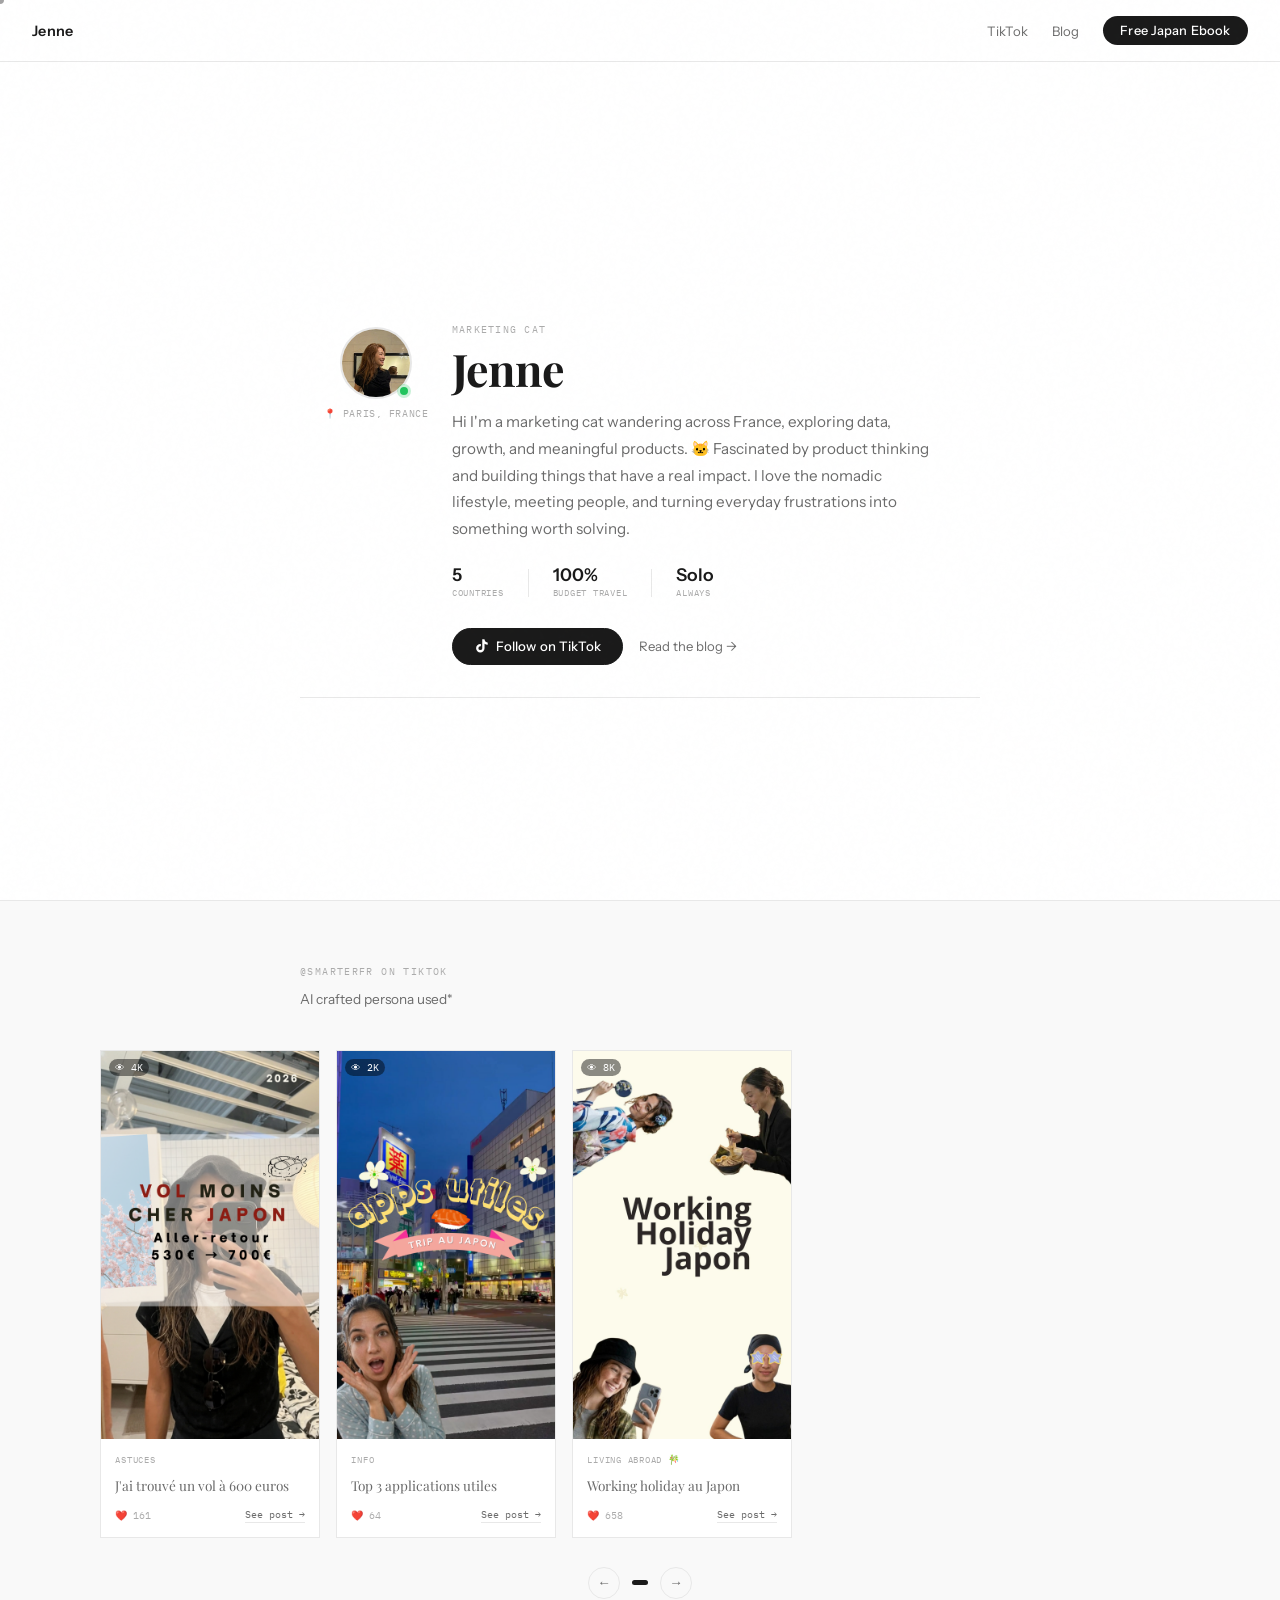
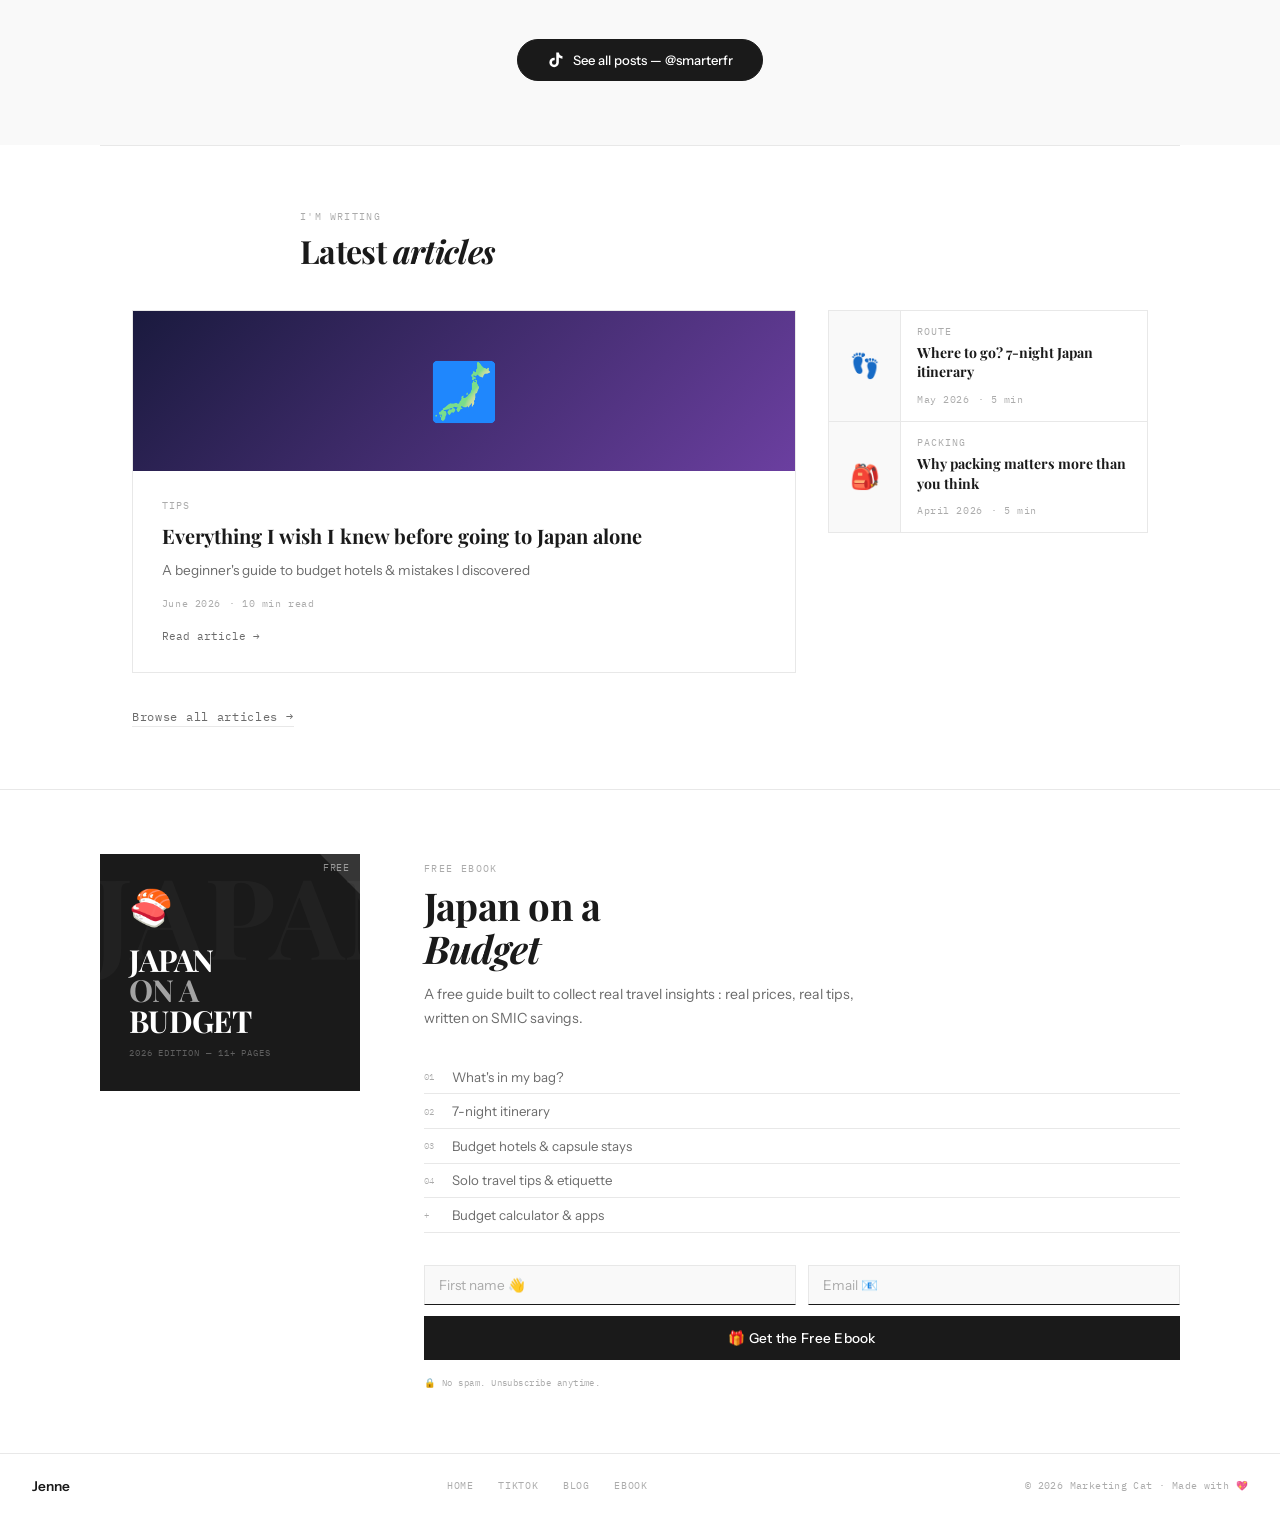
==== index.html @ f1219bdc "Update index.html" ====
<!DOCTYPE html>
<html lang="en">
<head>
  <meta charset="UTF-8" />
  <meta name="viewport" content="width=device-width, initial-scale=1.0" />
  <title>Marketing Cat from Paris</title>
  <meta name="description" content="Jenne Park — Creator & marketing cat based in Paris. Budget travel, Japan guides, solo travel tips on TikTok & blog." />
  <link rel="preconnect" href="https://fonts.googleapis.com" />
  <link rel="preconnect" href="https://fonts.gstatic.com" crossorigin />
  <link href="https://fonts.googleapis.com/css2?family=Playfair+Display:ital,wght@0,700;1,700&family=IBM+Plex+Mono:wght@400;500&family=Instrument+Sans:wght@300;400;500;600&display=swap" rel="stylesheet" />
  <link rel="stylesheet" href="css/styles.css">
  <script>(function(w,d,s,l,i){w[l]=w[l]||[];w[l].push({'gtm.start':new Date().getTime(),event:'gtm.js'});var f=d.getElementsByTagName(s)[0],j=d.createElement(s),dl=l!='dataLayer'?'&l='+l:'';j.async=true;j.src='https://www.googletagmanager.com/gtm.js?id='+i+dl;f.parentNode.insertBefore(j,f);})(window,document,'script','dataLayer','GTM-PMRT3MMP');</script>
</head>
<body>

  <noscript><iframe src="https://www.googletagmanager.com/ns.html?id=GTM-PMRT3MMP" height="0" width="0" style="display:none;visibility:hidden"></iframe></noscript>
  <div id="cursor"></div>

  <!-- NAV -->
  <nav>
    <div class="nav-logo">Jenne</div>
    <div class="nav-right">
      <a href="#tiktok" class="btn-ghost">TikTok</a>
      <a href="blog.html" class="btn-ghost">Blog</a>
      <a href="#japan" class="nav-cta" id="cta-nav">Free Japan Ebook</a>
    </div>
  </nav>

  <!-- PROFILE -->
  <section class="profile-hero" id="home">
    <div class="profile-main">

      <div class="profile-identity reveal">
        <div class="profile-avatar-wrap">
          <div class="profile-avatar">
            <img src="images/avatar.png" alt="Jenne Park" />
          </div>
          <div class="profile-live-dot"></div>
        </div>
        <div class="profile-badge">📍 Paris, France</div>
      </div>

      <div class="profile-text reveal">
        <div class="profile-eyebrow">marketing cat</div>
        <h1 class="profile-name">Jenne</h1>
        <p class="profile-bio">
          Hi I'm a marketing cat wandering across France, exploring data, growth, and meaningful products. 🐱
          Fascinated by product thinking and building things that have a real impact. I love the nomadic lifestyle, meeting people, and turning everyday frustrations into something worth solving.
        </p>
        <div class="profile-stats">
          <div class="pstat">
            <span class="pstat-num">5</span>
            <span class="pstat-lbl">Countries</span>
          </div>
          <div class="pstat-divider"></div>
          <div class="pstat">
            <span class="pstat-num">100%</span>
            <span class="pstat-lbl">Budget travel</span>
          </div>
          <div class="pstat-divider"></div>
          <div class="pstat">
            <span class="pstat-num">Solo</span>
            <span class="pstat-lbl">Always</span>
          </div>
        </div>
        <div class="profile-ctas">
          <a href="https://www.tiktok.com/@smarterfr" target="_blank" rel="noopener" class="btn-tiktok" id="cta-tiktok-profile">
            <svg width="16" height="16" viewBox="0 0 24 24" fill="currentColor" aria-hidden="true"><path d="M19.59 6.69a4.83 4.83 0 01-3.77-4.25V2h-3.45v13.67a2.89 2.89 0 01-2.88 2.5 2.89 2.89 0 01-2.89-2.89 2.89 2.89 0 012.89-2.89c.28 0 .54.04.79.1V9.01a6.33 6.33 0 00-.79-.05 6.34 6.34 0 00-6.34 6.34 6.34 6.34 0 006.34 6.34 6.34 6.34 0 006.33-6.34V8.69a8.18 8.18 0 004.77 1.52V6.7a4.86 4.86 0 01-1-.01z"/></svg>
            Follow on TikTok
          </a>
          <a href="blog.html" class="btn-ghost" id="cta-blog-profile">Read the blog →</a>
        </div>
      </div>

    </div>
  </section>

  <!-- TIKTOK -->
  <section class="tiktok-section" id="tiktok">
    <div class="section-header reveal">
      <div class="section-eyebrow">@smarterfr on TikTok</div>
      <p class="section-sub">AI crafted persona used*</p>
    </div>

    <div class="tiktok-carousel-wrap reveal">
      <div class="tiktok-carousel" id="ttCarousel">

        <div class="tt-card">
          <div class="tt-thumb">
            <img src="assets/tiktok/post1.png" alt="Vol Japon à 600 euros" class="tt-img">
            <div class="tt-overlay"><div class="tt-views">👁 4K</div></div>
          </div>
          <div class="tt-info">
            <div class="tt-tag">Astuces</div>
            <p class="tt-title">J'ai trouvé un vol à 600 euros</p>
            <div class="tt-meta">
              <span class="tt-likes">❤️ 161</span>
              <a href="https://www.tiktok.com/@smarterfr/photo/7635995107799469334" target="_blank" class="tt-watch" id="cta-tt-1">See post →</a>
            </div>
          </div>
        </div>

        <div class="tt-card">
          <div class="tt-thumb">
            <img src="assets/tiktok/post2.png" alt="Top 3 applications utiles" class="tt-img">
            <div class="tt-overlay"><div class="tt-views">👁 2K</div></div>
          </div>
          <div class="tt-info">
            <div class="tt-tag">Info</div>
            <p class="tt-title">Top 3 applications utiles</p>
            <div class="tt-meta">
              <span class="tt-likes">❤️ 64</span>
              <a href="https://www.tiktok.com/@smarterfr/photo/7636760980482985238" target="_blank" class="tt-watch" id="cta-tt-2">See post →</a>
            </div>
          </div>
        </div>

        <div class="tt-card">
          <div class="tt-thumb">
            <img src="assets/tiktok/post3.png" alt="Working Holiday au Japon" class="tt-img">
            <div class="tt-overlay"><div class="tt-views">👁 8K</div></div>
          </div>
          <div class="tt-info">
            <div class="tt-tag">Living abroad 🎋</div>
            <p class="tt-title">Working holiday au Japon</p>
            <div class="tt-meta">
              <span class="tt-likes">❤️ 658</span>
              <a href="https://www.tiktok.com/@smarterfr/photo/7627416058088983830" target="_blank" class="tt-watch" id="cta-tt-3">See post →</a>
            </div>
          </div>
        </div>

      </div>
      <div class="carousel-nav">
        <button class="carousel-btn" id="ttPrev" aria-label="Previous">←</button>
        <div class="carousel-dots" id="ttDots"></div>
        <button class="carousel-btn" id="ttNext" aria-label="Next">→</button>
      </div>
    </div>

    <div class="tiktok-cta-big reveal">
      <a href="https://www.tiktok.com/@smarterfr" target="_blank" rel="noopener" class="btn-tiktok-big" id="cta-tiktok-section">
        <svg width="18" height="18" viewBox="0 0 24 24" fill="currentColor" aria-hidden="true"><path d="M19.59 6.69a4.83 4.83 0 01-3.77-4.25V2h-3.45v13.67a2.89 2.89 0 01-2.88 2.5 2.89 2.89 0 01-2.89-2.89 2.89 2.89 0 012.89-2.89c.28 0 .54.04.79.1V9.01a6.33 6.33 0 00-.79-.05 6.34 6.34 0 00-6.34 6.34 6.34 6.34 0 006.34 6.34 6.34 6.34 0 006.33-6.34V8.69a8.18 8.18 0 004.77 1.52V6.7a4.86 4.86 0 01-1-.01z"/></svg>
        See all posts — @smarterfr
      </a>
    </div>
  </section>

  <!-- BLOG -->
  <section class="blog-section" id="blog">
    <div class="blog-header reveal">
      <div class="section-eyebrow">I'm writing</div>
      <h2 class="section-headline">Latest <em>articles</em></h2>
    </div>

    <div class="blog-grid">
      <a href="blog.html" class="blog-featured reveal" id="cta-blog-featured">
        <div class="blog-featured-img blog-img-japan">
          <span class="blog-img-overlay">🗾</span>
        </div>
        <div class="blog-featured-content">
          <div class="blog-cat">Tips</div>
          <h3 class="blog-featured-title">Everything I wish I knew before going to Japan alone</h3>
          <p class="blog-excerpt">A beginner's guide to budget hotels & mistakes I discovered</p>
          <div class="blog-meta">
            <span class="blog-date">June 2026</span>
            <span class="blog-readtime">10 min read</span>
          </div>
          <span class="blog-read-btn">Read article →</span>
        </div>
      </a>

      <div class="blog-sub-grid">
        <a href="blog.html" class="blog-card reveal" id="cta-blog-2">
          <div class="blog-card-thumb blog-img-packing">👣</div>
          <div class="blog-card-body">
            <div class="blog-cat">Route</div>
            <h4 class="blog-card-title">Where to go? 7-night Japan itinerary</h4>
            <div class="blog-meta"><span class="blog-date">May 2026</span><span class="blog-readtime">5 min</span></div>
          </div>
        </a>
        <a href="blog.html" class="blog-card reveal" id="cta-blog-3">
          <div class="blog-card-thumb blog-img-budget">🎒</div>
          <div class="blog-card-body">
            <div class="blog-cat">Packing</div>
            <h4 class="blog-card-title">Why packing matters more than you think</h4>
            <div class="blog-meta"><span class="blog-date">April 2026</span><span class="blog-readtime">5 min</span></div>
          </div>
        </a>
      </div>
    </div>

    <div class="blog-cta reveal">
      <a href="blog.html" class="btn-blog-all" id="cta-blog-all">Browse all articles →</a>
    </div>
  </section>

  <!-- EBOOK -->
  <section class="japan-section" id="japan">
    <div class="japan-inner">

      <div class="japan-left reveal">
        <div class="ebook-mockup">
          <div class="ebook-mockup-inner">
            <div class="ebook-mockup-badge">FREE</div>
            <span class="ebook-mockup-emoji">🍣</span>
            <div class="ebook-mockup-title">JAPAN<br><span>ON A</span><br>BUDGET</div>
            <div class="ebook-mockup-edition">2026 Edition — 11+ pages</div>
          </div>
        </div>
      </div>

      <div class="japan-right reveal">
        <div class="section-eyebrow">Free ebook</div>
        <h2 class="japan-headline">Japan on a<br><em>Budget</em></h2>
        <p class="japan-desc">
          A free guide built to collect real travel insights : real prices, real tips, written on SMIC savings.
        </p>

        <div class="japan-chapters">
          <div class="jch"><span class="jch-num">01</span> What's in my bag?</div>
          <div class="jch"><span class="jch-num">02</span> 7-night itinerary</div>
          <div class="jch"><span class="jch-num">03</span> Budget hotels & capsule stays</div>
          <div class="jch"><span class="jch-num">04</span> Solo travel tips & etiquette</div>
          <div class="jch"><span class="jch-num">+</span> Budget calculator & apps</div>
        </div>

        <div id="form-step">
          <form class="japan-form" id="ebook-form" onsubmit="handleSubmit(event)">
            <div class="japan-form-row">
              <input type="text" id="fname" name="entry.111111111" placeholder="First name 👋" required />
              <input type="email" id="femail" name="entry.222222222" placeholder="Email 📧" required />
            </div>
            <button type="submit" class="btn-download-ebook" id="cta-submit">🎁 Get the Free Ebook</button>
            <p class="form-note">🔒 No spam. Unsubscribe anytime.</p>
          </form>
        </div>

        <div class="download-success" id="success-step">
          <span class="success-icon">🎉</span>
          <div class="success-title">YOU'RE IN!</div>
          <p class="success-sub">Your free ebook is ready — enjoy!</p>
          <a href="Japan trip 7 nights on a budget.pdf" download class="btn-download-pdf" id="cta-download-pdf">
            ⬇️ Download — Japan on a Budget.pdf
          </a>
          <p class="form-note" style="margin-top:0.8rem">Any issue? DM on tiktok</p>
        </div>
      </div>

    </div>
  </section>

  <!-- FOOTER -->
  <footer>
    <div class="footer-brand">Jenne</div>
    <div class="footer-links">
      <a href="#home">Home</a>
      <a href="#tiktok">TikTok</a>
      <a href="blog.html">Blog</a>
      <a href="#japan">Ebook</a>
    </div>
    <div class="footer-copy">© 2026 Marketing Cat · Made with 💖</div>
  </footer>

  <script>
    // Cursor
    const cur = document.getElementById('cursor');
    document.addEventListener('mousemove', e => {
      cur.style.left = e.clientX + 'px';
      cur.style.top  = e.clientY + 'px';
    });
    document.querySelectorAll('a, button').forEach(el => {
      el.addEventListener('mouseenter', () => cur.classList.add('big'));
      el.addEventListener('mouseleave', () => cur.classList.remove('big'));
    });

    // Carousel
    const carousel = document.getElementById('ttCarousel');
    const cards    = carousel.querySelectorAll('.tt-card');
    const dotsWrap = document.getElementById('ttDots');
    let idx = 0;
    const visible = () => window.innerWidth < 700 ? 1 : window.innerWidth < 1000 ? 2 : 3;

    function buildDots() {
      dotsWrap.innerHTML = '';
      const total = Math.ceil(cards.length / visible());
      for (let i = 0; i < total; i++) {
        const d = document.createElement('button');
        d.className = 'carousel-dot' + (i === 0 ? ' active' : '');
        d.setAttribute('aria-label', 'Slide ' + (i + 1));
        d.addEventListener('click', () => goTo(i));
        dotsWrap.appendChild(d);
      }
    }

    function goTo(n) {
      const total = Math.ceil(cards.length / visible());
      idx = (n + total) % total;
      carousel.style.transform = `translateX(-${idx * (cards[0].offsetWidth + 16) * visible()}px)`;
      dotsWrap.querySelectorAll('.carousel-dot').forEach((d, i) => d.classList.toggle('active', i === idx));
    }

    document.getElementById('ttPrev').addEventListener('click', () => goTo(idx - 1));
    document.getElementById('ttNext').addEventListener('click', () => goTo(idx + 1));
    buildDots();
    window.addEventListener('resize', () => { buildDots(); goTo(0); });

    let startX = 0;
    carousel.addEventListener('touchstart', e => { startX = e.touches[0].clientX; }, { passive: true });
    carousel.addEventListener('touchend',   e => {
      const d = startX - e.changedTouches[0].clientX;
      if (Math.abs(d) > 40) goTo(idx + (d > 0 ? 1 : -1));
    });

    // Form
    function handleSubmit(e) {
      e.preventDefault();
      const name  = document.getElementById('fname').value.trim();
      const email = document.getElementById('femail').value.trim();
      if (!name || !email) return;
      window.dataLayer = window.dataLayer || [];
      dataLayer.push({ event: 'form_submit_ebook', lead_source: 'japan_budget_ebook' });
      const fd = new FormData();
      fd.append('entry.111111111', name);
      fd.append('entry.222222222', email);
      fetch('https://docs.google.com/forms/d/e/1YEbvRHojpGhKfiuUhXsVD4_5mv5Ew5JQAvQCbiZCP0A/formResponse',
        { method: 'POST', mode: 'no-cors', body: fd }).catch(() => {});
      document.getElementById('form-step').style.display = 'none';
      const s = document.getElementById('success-step');
      s.style.display = 'block';
      s.querySelector('.success-title').textContent = `YOU'RE IN, ${name.toUpperCase()}! 🌸`;
    }

    // Reveal
    const io = new IntersectionObserver(entries => {
      entries.forEach((e, i) => {
        if (e.isIntersecting) setTimeout(() => e.target.classList.add('visible'), i * 80);
      });
    }, { threshold: 0.08 });
    document.querySelectorAll('.reveal').forEach(el => io.observe(el));

    // Smooth scroll
    document.querySelectorAll('a[href^="#"]').forEach(a => {
      a.addEventListener('click', e => {
        const t = document.querySelector(a.getAttribute('href'));
        if (t) { e.preventDefault(); window.scrollTo({ top: t.getBoundingClientRect().top + scrollY - 64, behavior: 'smooth' }); }
      });
    });
  </script>
</body>
</html>
---- css/styles.css ----
/* ══════════════════════════════════════════════
   TOKENS — Minimalist / Medium-inspired
══════════════════════════════════════════════ */
*, *::before, *::after { box-sizing: border-box; margin: 0; padding: 0; }

:root {
  --ink:      #1a1a1a;
  --paper:    #FFFFFF;
  --off:      #F9F9F9;
  --border:   #E8E8E8;
  --accent:   #1a1a1a;
  --muted:    #6B6B6B;
  --light:    #ABABAB;
  --tiktok:   #010101;
  --white:    #FFFFFF;
  --hover:    #F2F2F2;

  --f-serif:   'Playfair Display', Georgia, serif;
  --f-sans:    'Instrument Sans', -apple-system, BlinkMacSystemFont, sans-serif;
  --f-mono:    'IBM Plex Mono', monospace;

  --ease: cubic-bezier(0.16, 1, 0.3, 1);
  --max: 680px;
  --max-wide: 1080px;
}

html { scroll-behavior: smooth; font-size: 16px; }

body {
  font-family: var(--f-sans);
  background: var(--paper);
  color: var(--ink);
  overflow-x: hidden;
  cursor: default;
  -webkit-font-smoothing: antialiased;
}

/* ── CUSTOM CURSOR ─────────────────────────────────────────── */
@media (max-width: 900px) {
  body { cursor: auto; }
  #cursor { display: none; }
}
#cursor {
  position: fixed;
  width: 8px; height: 8px;
  background: var(--ink);
  border-radius: 50%;
  pointer-events: none;
  z-index: 9999;
  transform: translate(-50%, -50%);
  transition: width 0.15s var(--ease), height 0.15s var(--ease), opacity 0.15s;
  opacity: 0.4;
}
#cursor.big { width: 32px; height: 32px; opacity: 0.08; }

/* ── NOISE GRAIN ───────────────────────────────────────────── */
body::after {
  content: '';
  position: fixed;
  inset: 0;
  background-image: url("data:image/svg+xml,%3Csvg viewBox='0 0 200 200' xmlns='http://www.w3.org/2000/svg'%3E%3Cfilter id='n'%3E%3CfeTurbulence type='fractalNoise' baseFrequency='0.75' numOctaves='4' stitchTiles='stitch'/%3E%3C/filter%3E%3Crect width='100%25' height='100%25' filter='url(%23n)' opacity='0.03'/%3E%3C/svg%3E");
  pointer-events: none;
  z-index: 9998;
  opacity: 0.3;
}

/* ── NAV ───────────────────────────────────────────────────── */
nav {
  position: fixed;
  top: 0; left: 0; right: 0;
  z-index: 1000;
  display: flex;
  align-items: center;
  justify-content: space-between;
  padding: 1rem 2rem;
  background: rgba(255,255,255,0.96);
  backdrop-filter: blur(12px);
  border-bottom: 1px solid var(--border);
}
.nav-logo {
  font-family: var(--f-sans);
  font-size: 0.9rem;
  font-weight: 600;
  letter-spacing: 0.02em;
  color: var(--ink);
  text-decoration: none;
}
.nav-right { display: flex; align-items: center; gap: 1.5rem; }
.nav-cta {
  font-family: var(--f-sans);
  font-weight: 500;
  font-size: 0.8rem;
  color: var(--white);
  background: var(--ink);
  padding: 0.45rem 1.1rem;
  text-decoration: none;
  letter-spacing: 0.01em;
  border-radius: 100px;
  transition: opacity 0.2s;
}
.nav-cta:hover { opacity: 0.75; }
.btn-ghost {
  font-family: var(--f-sans);
  font-size: 0.82rem;
  font-weight: 400;
  color: var(--muted);
  text-decoration: none;
  transition: color 0.2s;
}
.btn-ghost:hover { color: var(--ink); }

/* ═══════════════════════════════════════════════════════════════
   SECTION 1 — PROFILE HERO
═══════════════════════════════════════════════════════════════ */
.profile-hero {
  min-height: 100vh;
  padding-top: 72px;
  display: flex;
  flex-direction: column;
  align-items: center;
  justify-content: center;
  position: relative;
}

.profile-bg-text { display: none; }

.profile-main {
  display: grid;
  grid-template-columns: 88px 1fr;
  gap: 2rem;
  align-items: flex-start;
  max-width: var(--max);
  width: 100%;
  padding: 3rem 2rem 2rem;
}

/* Avatar */
.profile-identity {
  display: flex;
  flex-direction: column;
  align-items: center;
  gap: 0.5rem;
  padding-top: 0.3rem;
}
.profile-avatar-wrap {
  position: relative;
  width: 72px;
  height: 72px;
}
.profile-avatar-ring { display: none; }
.profile-avatar {
  width: 72px;
  height: 72px;
  border-radius: 50%;
  overflow: hidden;
  background: var(--border);
  border: 2px solid var(--border);
}
.profile-avatar img {
  width: 100%;
  height: 100%;
  object-fit: cover;
}
.profile-live-dot {
  position: absolute;
  bottom: 2px; right: 2px;
  width: 12px; height: 12px;
  background: #22c55e;
  border-radius: 50%;
  border: 2px solid var(--paper);
  z-index: 2;
}
.profile-live-dot::before {
  content: '';
  position: absolute;
  inset: -3px;
  border-radius: 50%;
  background: #22c55e;
  opacity: 0.25;
  animation: pulse 2.5s ease-in-out infinite;
}
@keyframes pulse { 0%, 100% { transform: scale(1); opacity: 0.25; } 50% { transform: scale(1.6); opacity: 0; } }

.profile-badge {
  font-family: var(--f-mono);
  font-size: 0.6rem;
  letter-spacing: 0.06em;
  color: var(--light);
  text-transform: uppercase;
  white-space: nowrap;
}

/* Text column */
.profile-text { display: flex; flex-direction: column; }

.profile-eyebrow {
  font-family: var(--f-mono);
  font-size: 0.65rem;
  letter-spacing: 0.12em;
  text-transform: uppercase;
  color: var(--light);
  margin-bottom: 0.5rem;
}
.profile-eyebrow::before { display: none; }

.profile-name {
  font-family: var(--f-serif);
  font-size: clamp(2rem, 5vw, 2.8rem);
  line-height: 1.1;
  letter-spacing: -0.02em;
  color: var(--ink);
  font-weight: 700;
  margin-bottom: 1rem;
}
.name-outline {
  -webkit-text-stroke: 1.5px var(--ink);
  color: transparent;
}

.profile-bio {
  font-family: var(--f-sans);
  font-style: normal;
  font-size: 0.95rem;
  color: var(--muted);
  line-height: 1.75;
  max-width: 480px;
  margin-bottom: 1.5rem;
  font-weight: 300;
}

/* Stats row */
.profile-stats {
  display: flex;
  align-items: center;
  gap: 1.5rem;
  margin-bottom: 1.8rem;
}
.pstat { display: flex; flex-direction: column; gap: 2px; }
.pstat-num {
  font-family: var(--f-sans);
  font-size: 1.1rem;
  font-weight: 600;
  line-height: 1;
  color: var(--ink);
}
.pstat-lbl {
  font-family: var(--f-mono);
  font-size: 0.58rem;
  letter-spacing: 0.08em;
  text-transform: uppercase;
  color: var(--light);
}
.pstat-divider {
  width: 1px;
  height: 28px;
  background: var(--border);
}

/* CTAs */
.profile-ctas {
  display: flex;
  align-items: center;
  gap: 1rem;
  flex-wrap: wrap;
}
.btn-tiktok {
  display: inline-flex;
  align-items: center;
  gap: 6px;
  background: var(--ink);
  color: var(--white);
  font-family: var(--f-sans);
  font-weight: 500;
  font-size: 0.82rem;
  letter-spacing: 0.01em;
  padding: 0.6rem 1.3rem;
  text-decoration: none;
  border-radius: 100px;
  border: 1.5px solid var(--ink);
  transition: all 0.2s;
}
.btn-tiktok:hover { background: transparent; color: var(--ink); }

/* Float tags — hidden in minimalist version */
.float-tags { display: none; }

/* ── DIVIDER ────────────────────────────────────────────────── */
.profile-hero::after {
  content: '';
  display: block;
  width: var(--max);
  max-width: 100%;
  height: 1px;
  background: var(--border);
  margin: 0 auto;
}

/* ── TICKER — hidden ────────────────────────────────────────── */
.ticker { display: none; }

/* ═══════════════════════════════════════════════════════════════
   SHARED
═══════════════════════════════════════════════════════════════ */
.section-eyebrow {
  font-family: var(--f-mono);
  font-size: 0.62rem;
  letter-spacing: 0.14em;
  text-transform: uppercase;
  color: var(--light);
  margin-bottom: 0.6rem;
}
.section-headline {
  font-family: var(--f-serif);
  font-size: clamp(1.6rem, 3vw, 2rem);
  line-height: 1.15;
  letter-spacing: -0.02em;
  color: var(--ink);
  font-weight: 700;
}
.section-headline em {
  font-family: var(--f-serif);
  font-style: italic;
  font-size: 1em;
  color: var(--ink);
}
.section-sub {
  margin-top: 0.6rem;
  font-size: 0.88rem;
  color: var(--muted);
  line-height: 1.65;
  max-width: 420px;
  font-weight: 300;
}

/* ═══════════════════════════════════════════════════════════════
   SECTION 3 — BLOG
═══════════════════════════════════════════════════════════════ */
.blog-section {
  padding: 4rem 2rem;
  background: var(--paper);
  max-width: var(--max-wide);
  margin: 0 auto;
  border-top: 1px solid var(--border);
}

.blog-header {
  max-width: var(--max);
  margin: 0 auto 2.5rem;
  display: flex;
  flex-direction: column;
}

.blog-grid {
  display: grid;
  grid-template-columns: 1fr 320px;
  gap: 2rem;
  align-items: start;
  max-width: var(--max-wide);
  margin: 0 auto;
}

/* Featured */
.blog-featured {
  display: flex;
  flex-direction: column;
  background: var(--paper);
  border: 1px solid var(--border);
  text-decoration: none;
  color: inherit;
  overflow: hidden;
  transition: box-shadow 0.2s;
}
.blog-featured:hover { box-shadow: 0 4px 24px rgba(0,0,0,0.07); }

.blog-featured-content { padding: 1.8rem; display: flex; flex-direction: column; gap: 0.6rem; }
.blog-cat {
  font-family: var(--f-mono);
  font-size: 0.6rem;
  letter-spacing: 0.1em;
  text-transform: uppercase;
  color: var(--light);
}
.blog-featured-title {
  font-family: var(--f-serif);
  font-size: 1.25rem;
  line-height: 1.35;
  color: var(--ink);
  font-weight: 700;
}
.blog-excerpt {
  font-size: 0.85rem;
  color: var(--muted);
  line-height: 1.65;
  font-weight: 300;
}
.blog-meta {
  display: flex;
  gap: 0.5rem;
  align-items: center;
  margin-top: 0.4rem;
}
.blog-date, .blog-readtime {
  font-family: var(--f-mono);
  font-size: 0.6rem;
  letter-spacing: 0.06em;
  color: var(--light);
}
.blog-readtime::before { content: '· '; }
.blog-read-btn {
  font-family: var(--f-mono);
  font-size: 0.68rem;
  color: var(--muted);
  margin-top: 0.6rem;
}

.blog-featured-img {
  height: 160px;
  display: flex;
  align-items: center;
  justify-content: center;
  font-size: 3.5rem;
  order: -1;
}
.blog-img-japan  { background: linear-gradient(135deg, #1a1a3e 0%, #6b3fa0 100%); }
.blog-img-packing{ background: linear-gradient(135deg, #2c5364 0%, #203a43 100%); }
.blog-img-budget { background: linear-gradient(135deg, #1e3c72 0%, #2a5298 100%); }
.blog-img-solo   { background: linear-gradient(135deg, #4a1942 0%, #c06c84 100%); }
.blog-img-overlay { position: relative; z-index: 1; }

/* Sub-grid */
.blog-sub-grid { display: flex; flex-direction: column; gap: 0; }
.blog-card {
  display: grid;
  grid-template-columns: 72px 1fr;
  background: var(--paper);
  border: 1px solid var(--border);
  border-top: none;
  text-decoration: none;
  color: inherit;
  transition: background 0.15s;
}
.blog-sub-grid .blog-card:first-child { border-top: 1px solid var(--border); }
.blog-card:hover { background: var(--hover); }
.blog-card-thumb {
  display: flex;
  align-items: center;
  justify-content: center;
  font-size: 1.5rem;
  min-height: 80px;
  background: var(--off);
  border-right: 1px solid var(--border);
}
.blog-card-body { padding: 0.9rem 1rem; display: flex; flex-direction: column; gap: 0.3rem; }
.blog-card-title {
  font-family: var(--f-serif);
  font-size: 0.88rem;
  line-height: 1.4;
  color: var(--ink);
  font-weight: 700;
}

.blog-cta { text-align: left; margin-top: 2rem; max-width: var(--max-wide); margin-left: auto; margin-right: auto; }
.btn-blog-all {
  font-family: var(--f-mono);
  font-size: 0.72rem;
  letter-spacing: 0.06em;
  color: var(--muted);
  text-decoration: none;
  border-bottom: 1px solid var(--border);
  padding-bottom: 2px;
  transition: color 0.2s, border-color 0.2s;
}
.btn-blog-all:hover { color: var(--ink); border-color: var(--ink); }

/* ═══════════════════════════════════════════════════════════════
   SECTION 2 — TIKTOK
═══════════════════════════════════════════════════════════════ */
.tiktok-section {
  background: var(--off);
  padding: 4rem 2rem;
  border-top: 1px solid var(--border);
}
.tiktok-section .section-eyebrow { color: var(--light); }
.tiktok-section .section-headline { color: var(--ink); }
.tiktok-section p { font-size: 0.85rem; color: var(--muted); line-height: 1.65; font-weight: 300; margin-top: 0.5rem; }

.section-header { max-width: var(--max); margin: 0 auto 2.5rem; }

/* Carousel */
.tiktok-carousel-wrap { overflow: hidden; max-width: var(--max-wide); margin: 0 auto; }
.tiktok-carousel {
  display: flex;
  gap: 16px;
  transition: transform 0.4s var(--ease);
  will-change: transform;
}

.tt-card {
  flex: 0 0 220px;
  background: var(--paper);
  border: 1px solid var(--border);
  overflow: hidden;
  transition: box-shadow 0.2s;
}
.tt-card:hover { box-shadow: 0 4px 20px rgba(0,0,0,0.08); }

.tt-thumb {
  aspect-ratio: 9 / 16;
  position: relative;
  overflow: hidden;
  background: var(--border);
}
.tt-img { width: 100%; height: 100%; object-fit: cover; display: block; }

.tt-photo-badge {
  position: absolute;
  bottom: 6px; right: 6px;
  display: flex;
  align-items: center;
  gap: 3px;
  font-family: var(--f-mono);
  font-size: 0.58rem;
  color: var(--white);
  background: rgba(0,0,0,0.5);
  padding: 2px 6px;
  letter-spacing: 0.05em;
}
.tt-overlay {
  position: absolute;
  inset: 0;
  display: flex;
  flex-direction: column;
  justify-content: flex-start;
  padding: 8px;
  pointer-events: none;
}
.tt-views {
  font-family: var(--f-mono);
  font-size: 0.6rem;
  color: var(--white);
  background: rgba(0,0,0,0.45);
  padding: 2px 6px;
  border-radius: 20px;
  align-self: flex-start;
}
.tt-info { padding: 0.9rem; }
.tt-tag {
  font-family: var(--f-mono);
  font-size: 0.58rem;
  letter-spacing: 0.08em;
  text-transform: uppercase;
  color: var(--light);
  margin-bottom: 0.4rem;
}
.tt-title {
  font-family: var(--f-serif);
  font-size: 0.82rem;
  color: var(--ink);
  line-height: 1.4;
  font-weight: 700;
  margin-bottom: 0.7rem;
  display: -webkit-box;
  -webkit-line-clamp: 3;
  -webkit-box-orient: vertical;
  overflow: hidden;
}
.tt-meta { display: flex; align-items: center; justify-content: space-between; }
.tt-likes { font-family: var(--f-mono); font-size: 0.62rem; color: var(--light); }
.tt-watch {
  font-family: var(--f-mono);
  font-size: 0.62rem;
  color: var(--muted);
  text-decoration: none;
  border-bottom: 1px solid var(--border);
  padding-bottom: 1px;
  transition: color 0.2s, border-color 0.2s;
}
.tt-watch:hover { color: var(--ink); border-color: var(--ink); }

/* Carousel nav */
.carousel-nav {
  display: flex;
  align-items: center;
  justify-content: center;
  gap: 0.75rem;
  margin-top: 1.8rem;
}
.carousel-btn {
  background: transparent;
  border: 1px solid var(--border);
  color: var(--muted);
  width: 32px; height: 32px;
  cursor: pointer;
  font-size: 0.85rem;
  border-radius: 50%;
  transition: all 0.15s;
  display: flex;
  align-items: center;
  justify-content: center;
}
.carousel-btn:hover { background: var(--ink); color: var(--white); border-color: var(--ink); }
.carousel-dots { display: flex; gap: 5px; }
.carousel-dot {
  width: 5px; height: 5px;
  background: var(--border);
  border-radius: 50%;
  border: none;
  cursor: pointer;
  transition: background 0.2s, width 0.2s;
}
.carousel-dot.active { background: var(--ink); width: 16px; border-radius: 3px; }

.tiktok-cta-big { text-align: center; margin-top: 2.5rem; }
.btn-tiktok-big {
  display: inline-flex;
  align-items: center;
  gap: 8px;
  background: var(--ink);
  color: var(--white);
  font-family: var(--f-sans);
  font-weight: 500;
  font-size: 0.82rem;
  padding: 0.7rem 1.8rem;
  text-decoration: none;
  border-radius: 100px;
  border: 1.5px solid var(--ink);
  transition: all 0.2s;
}
.btn-tiktok-big:hover { background: transparent; color: var(--ink); }

/* ═══════════════════════════════════════════════════════════════
   SECTION 4 — JAPAN EBOOK
═══════════════════════════════════════════════════════════════ */
.japan-section {
  background: var(--paper);
  padding: 4rem 2rem;
  border-top: 1px solid var(--border);
}
.japan-inner {
  max-width: var(--max-wide);
  margin: 0 auto;
  display: grid;
  grid-template-columns: 260px 1fr;
  gap: 4rem;
  align-items: start;
}

.ebook-mockup-inner {
  background: var(--ink);
  padding: 2rem 1.8rem;
  position: relative;
  overflow: hidden;
  display: flex;
  flex-direction: column;
}
.ebook-mockup-inner::before {
  content: 'JAPAN';
  position: absolute;
  top: -15px; left: -8px;
  font-family: var(--f-serif);
  font-size: 7rem;
  color: rgba(255,255,255,0.03);
  pointer-events: none;
  font-weight: 700;
}
.ebook-mockup-inner::after {
  content: '';
  position: absolute;
  top: 0; right: 0;
  width: 0; height: 0;
  border-left: 40px solid transparent;
  border-top: 40px solid rgba(255,255,255,0.12);
}
.ebook-mockup-badge {
  position: absolute;
  top: 7px; right: 10px;
  font-family: var(--f-mono);
  font-size: 0.62rem;
  color: rgba(255,255,255,0.5);
  letter-spacing: 0.08em;
  z-index: 1;
}
.ebook-mockup-emoji { font-size: 2.2rem; margin-bottom: 1rem; display: block; }
.ebook-mockup-title {
  font-family: var(--f-serif);
  font-size: 1.9rem;
  line-height: 1.0;
  color: var(--white);
  letter-spacing: -0.02em;
  font-weight: 700;
  margin-bottom: 0.6rem;
}
.ebook-mockup-title span { opacity: 0.6; }
.ebook-mockup-edition {
  font-family: var(--f-mono);
  font-size: 0.58rem;
  color: rgba(255,255,255,0.3);
  letter-spacing: 0.1em;
  text-transform: uppercase;
}

.japan-right { display: flex; flex-direction: column; padding-top: 0.5rem; }
.japan-headline {
  font-family: var(--f-serif);
  font-size: clamp(1.8rem, 3.5vw, 2.4rem);
  line-height: 1.1;
  letter-spacing: -0.02em;
  color: var(--ink);
  font-weight: 700;
  margin-bottom: 0.8rem;
}
.japan-headline em { font-style: italic; color: var(--ink); font-size: 1em; }
.japan-desc {
  font-size: 0.88rem;
  color: var(--muted);
  line-height: 1.75;
  max-width: 440px;
  margin-bottom: 1.8rem;
  font-weight: 300;
}

.japan-chapters {
  display: flex;
  flex-direction: column;
  margin-bottom: 2rem;
}
.jch {
  display: flex;
  align-items: center;
  gap: 10px;
  font-size: 0.83rem;
  color: var(--muted);
  font-family: var(--f-sans);
  padding: 0.55rem 0;
  border-bottom: 1px solid var(--border);
  font-weight: 300;
}
.jch-num {
  font-family: var(--f-mono);
  font-size: 0.58rem;
  color: var(--light);
  width: 18px;
  flex-shrink: 0;
}

/* Form */
.japan-form { display: flex; flex-direction: column; gap: 0.7rem; }
.japan-form-row { display: grid; grid-template-columns: 1fr 1fr; gap: 0.7rem; }
.japan-form input {
  background: var(--off);
  border: 1px solid var(--border);
  border-bottom: 1.5px solid var(--ink);
  padding: 0.7rem 0.9rem;
  color: var(--ink);
  font-family: var(--f-sans);
  font-size: 0.85rem;
  outline: none;
  transition: border-color 0.2s;
  width: 100%;
  border-radius: 0;
}
.japan-form input::placeholder { color: var(--light); }
.japan-form input:focus { border-bottom-color: var(--ink); background: var(--paper); }

.btn-download-ebook {
  background: var(--ink);
  color: var(--white);
  border: 1.5px solid var(--ink);
  padding: 0.8rem 1.5rem;
  font-family: var(--f-sans);
  font-weight: 500;
  font-size: 0.85rem;
  letter-spacing: 0.02em;
  cursor: pointer;
  transition: all 0.2s;
  display: flex;
  align-items: center;
  justify-content: center;
  gap: 8px;
  border-radius: 0;
}
.btn-download-ebook:hover { background: transparent; color: var(--ink); }

.form-note {
  font-family: var(--f-mono);
  font-size: 0.58rem;
  letter-spacing: 0.05em;
  color: var(--light);
  text-align: left;
  margin-top: 0.3rem;
}

/* Success */
.download-success { display: none; text-align: center; padding: 1.5rem 0; }
.success-icon { font-size: 2.2rem; margin-bottom: 0.8rem; display: block; }
.success-title {
  font-family: var(--f-serif);
  font-size: 1.5rem;
  letter-spacing: -0.02em;
  color: var(--ink);
  font-weight: 700;
}
.success-sub { font-size: 0.85rem; color: var(--muted); margin-top: 0.4rem; margin-bottom: 1.2rem; line-height: 1.6; font-weight: 300; }
.btn-download-pdf {
  display: inline-flex;
  align-items: center;
  gap: 8px;
  background: var(--ink);
  color: var(--white);
  font-family: var(--f-sans);
  font-weight: 500;
  font-size: 0.85rem;
  padding: 0.8rem 1.5rem;
  text-decoration: none;
  border: 1.5px solid var(--ink);
  transition: all 0.2s;
}
.btn-download-pdf:hover { background: transparent; color: var(--ink); }

/* ── FOOTER ────────────────────────────────────────────────── */
footer {
  background: var(--paper);
  border-top: 1px solid var(--border);
  padding: 1.5rem 2rem;
  display: flex;
  align-items: center;
  justify-content: space-between;
  flex-wrap: wrap;
  gap: 1rem;
}
.footer-brand {
  font-family: var(--f-sans);
  font-size: 0.85rem;
  font-weight: 600;
  color: var(--ink);
}
.footer-brand em { color: var(--ink); font-style: normal; }
.footer-links { display: flex; gap: 1.5rem; }
.footer-links a {
  font-family: var(--f-mono);
  font-size: 0.62rem;
  letter-spacing: 0.08em;
  text-transform: uppercase;
  color: var(--light);
  text-decoration: none;
  transition: color 0.2s;
}
.footer-links a:hover { color: var(--ink); }
.footer-copy {
  font-family: var(--f-mono);
  font-size: 0.6rem;
  color: var(--light);
  letter-spacing: 0.04em;
}

/* ── ANIMATIONS ────────────────────────────────────────────── */
.reveal {
  opacity: 0;
  transform: translateY(16px);
  transition: opacity 0.5s var(--ease), transform 0.5s var(--ease);
}
.reveal.visible { opacity: 1; transform: translateY(0); }

/* ── BLOG PAGE ─────────────────────────────────────────────── */
.blog-page { padding: 5rem 2rem; max-width: var(--max); margin: auto; }
.blog-item { display: block; padding: 1.5rem 0; border-bottom: 1px solid var(--border); text-decoration: none; color: inherit; }
.blog-item h2 { font-family: var(--f-serif); font-size: 1.25rem; font-weight: 700; }
.blog-item p { color: var(--muted); margin-top: 0.4rem; font-size: 0.85rem; font-weight: 300; }
.blog-item span { font-size: 0.7rem; color: var(--light); font-family: var(--f-mono); }

/* ── ARTICLE ───────────────────────────────────────────────── */
.article { max-width: var(--max); margin: 60px auto; padding: 0 20px; font-family: var(--f-sans); line-height: 1.75; color: var(--ink); }
.article h1 { font-family: var(--f-serif); font-size: 2rem; line-height: 1.2; margin-bottom: 10px; font-weight: 700; letter-spacing: -0.02em; }
.meta { color: var(--light); font-size: 0.72rem; margin-bottom: 40px; font-family: var(--f-mono); }
.article p { font-size: 1rem; margin-bottom: 1.3rem; color: var(--muted); font-weight: 300; }
.article h2 { font-family: var(--f-serif); font-size: 1.4rem; margin-top: 2.5rem; margin-bottom: 1rem; font-weight: 700; letter-spacing: -0.02em; }
.article h3 { font-family: var(--f-serif); font-size: 1.1rem; margin-top: 1.5rem; margin-bottom: 0.6rem; font-weight: 700; }
.article li { font-size: 0.95rem; line-height: 1.75; margin-bottom: 0.5rem; color: var(--muted); font-weight: 300; }
.article ul { list-style-type: disc; padding-left: 1.3rem; }
.article a { color: var(--ink); text-decoration: underline; }
.article-cover { width: 100%; border-radius: 4px; margin-bottom: 30px; }
.tiktok-cta { text-align: center; padding: 24px; margin: 32px 0; background: var(--off); border: 1px solid var(--border); }
.tiktok-cta a { display: inline-block; margin-top: 10px; padding: 10px 18px; background: var(--ink); color: var(--white); font-size: 0.85rem; text-decoration: none; border-radius: 100px; }
.article-actions { text-align: center; margin: 32px 0; }
.article-actions a, .article-actions button { margin: 4px; padding: 8px 14px; background: var(--off); border: 1px solid var(--border); border-radius: 100px; text-decoration: none; font-size: 0.82rem; color: var(--muted); cursor: pointer; }
.article-actions a:hover, .article-actions button:hover { background: var(--ink); color: var(--white); }
.comments { max-width: var(--max); margin: 50px auto; padding: 0 20px; }
#copy-link { cursor: pointer; }

/* ── RESPONSIVE ────────────────────────────────────────────── */
@media (max-width: 1024px) {
  .profile-main { grid-template-columns: 72px 1fr; }
  .blog-grid { grid-template-columns: 1fr; }
  .blog-featured { grid-template-columns: 1fr; }
  .blog-featured-img { min-height: 160px; }
  .japan-inner { grid-template-columns: 1fr; gap: 2.5rem; }
  .ebook-mockup { max-width: 300px; }
}

@media (max-width: 768px) {
  .profile-main { grid-template-columns: 1fr; text-align: center; padding: 2.5rem 1.5rem 2rem; }
  .profile-identity { flex-direction: column; align-items: center; }
  .profile-bio { margin: 0 auto 1.5rem; }
  .profile-stats { justify-content: center; }
  .profile-ctas { justify-content: center; }
  .profile-eyebrow { justify-content: center; }
  .tt-card { flex: 0 0 calc(50% - 8px); }
  nav { padding: 0.9rem 1.2rem; }
  .tiktok-section, .blog-section, .japan-section { padding: 3rem 1.2rem; }
  .japan-form-row { grid-template-columns: 1fr; }
  footer { flex-direction: column; text-align: center; }
  .footer-links { justify-content: center; }
  .blog-cta { text-align: center; }
}

@media (max-width: 520px) {
  .tt-card { flex: 0 0 100%; }
  .blog-section { max-width: 100%; }
  .profile-main { grid-template-columns: 1fr; }
}
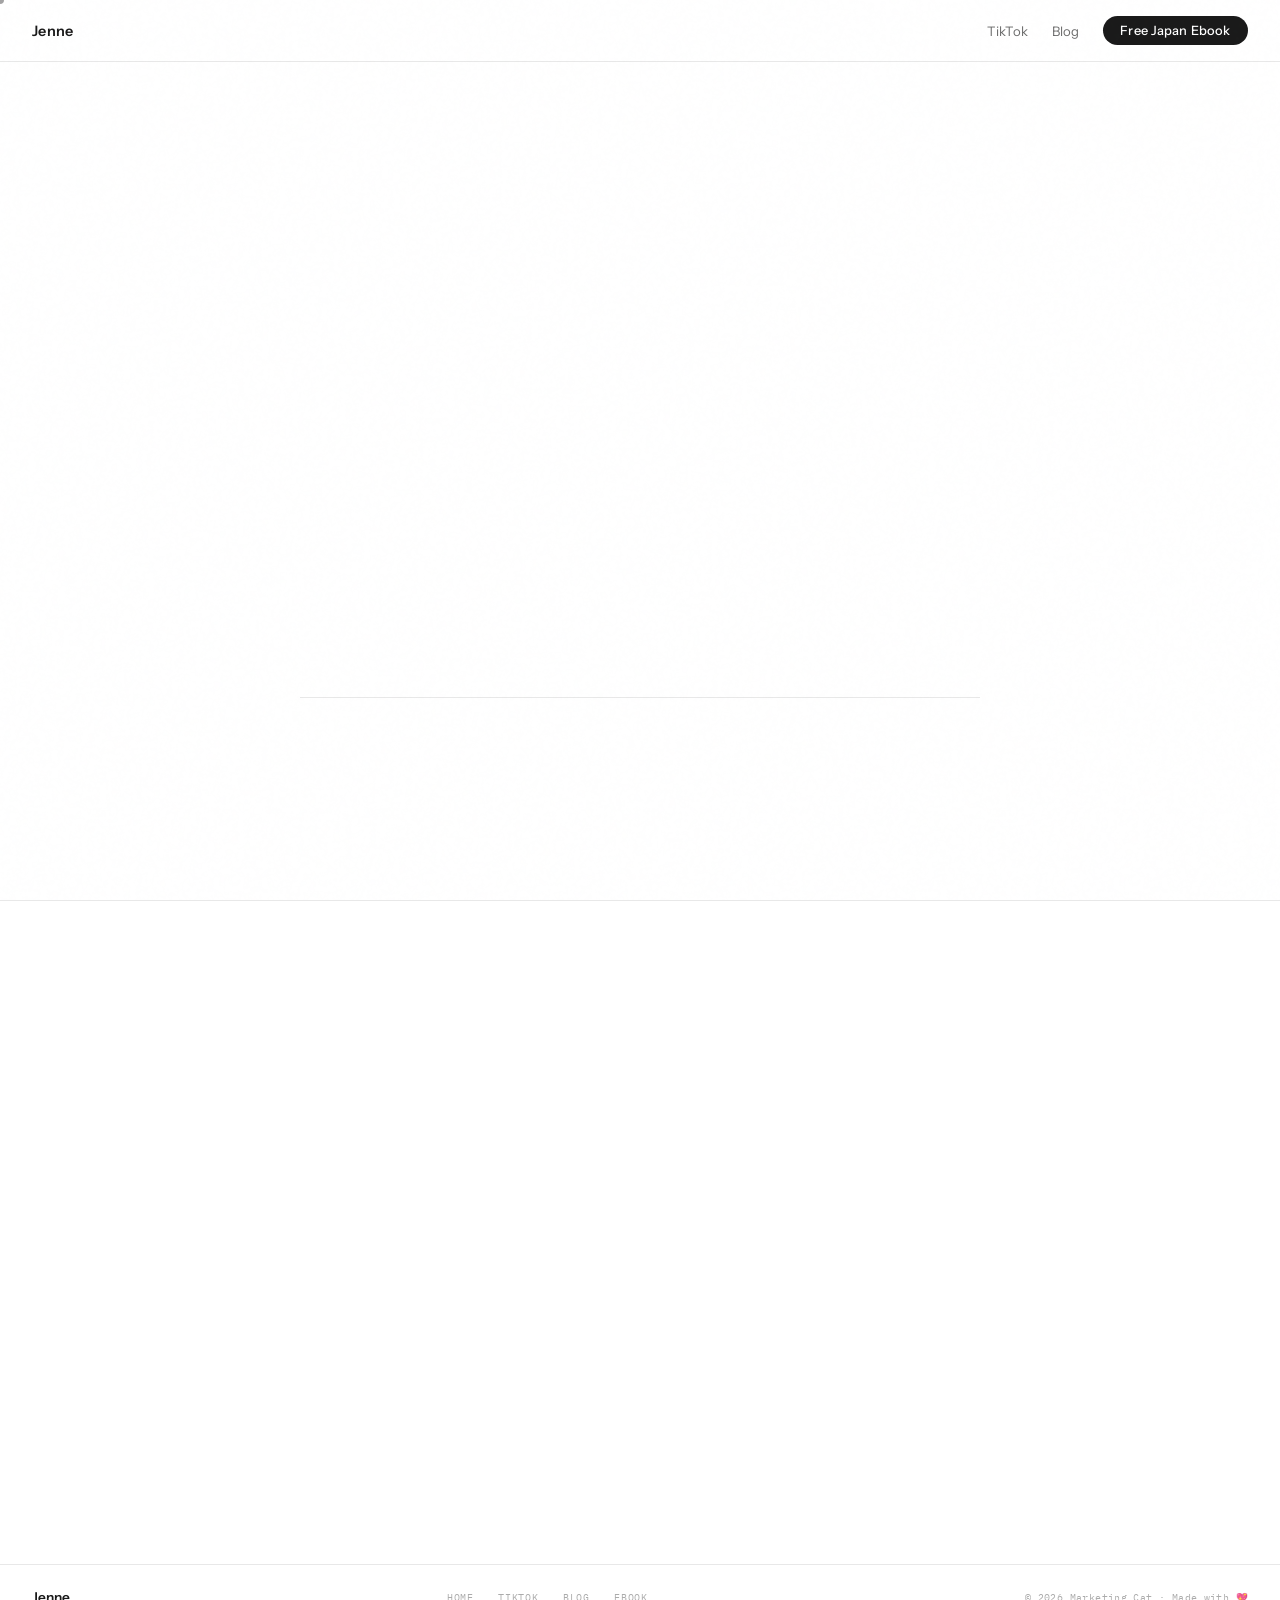
==== commit c275aef9: "Update index.html" ====
--- a/index.html
+++ b/index.html
@@ -75,7 +75,7 @@
     </div>
   </section>
 
-  <!-- TIKTOK -->
+  <!-- TIKTOK 
   <section class="tiktok-section" id="tiktok">
     <div class="section-header reveal">
       <div class="section-eyebrow">@smarterfr on TikTok</div>
@@ -145,8 +145,9 @@
       </a>
     </div>
   </section>
-
-  <!-- BLOG -->
+  -->
+
+  <!-- BLOG 
   <section class="blog-section" id="blog">
     <div class="blog-header reveal">
       <div class="section-eyebrow">I'm writing</div>
@@ -194,6 +195,7 @@
       <a href="blog.html" class="btn-blog-all" id="cta-blog-all">Browse all articles →</a>
     </div>
   </section>
+  -->
 
   <!-- EBOOK -->
   <section class="japan-section" id="japan">
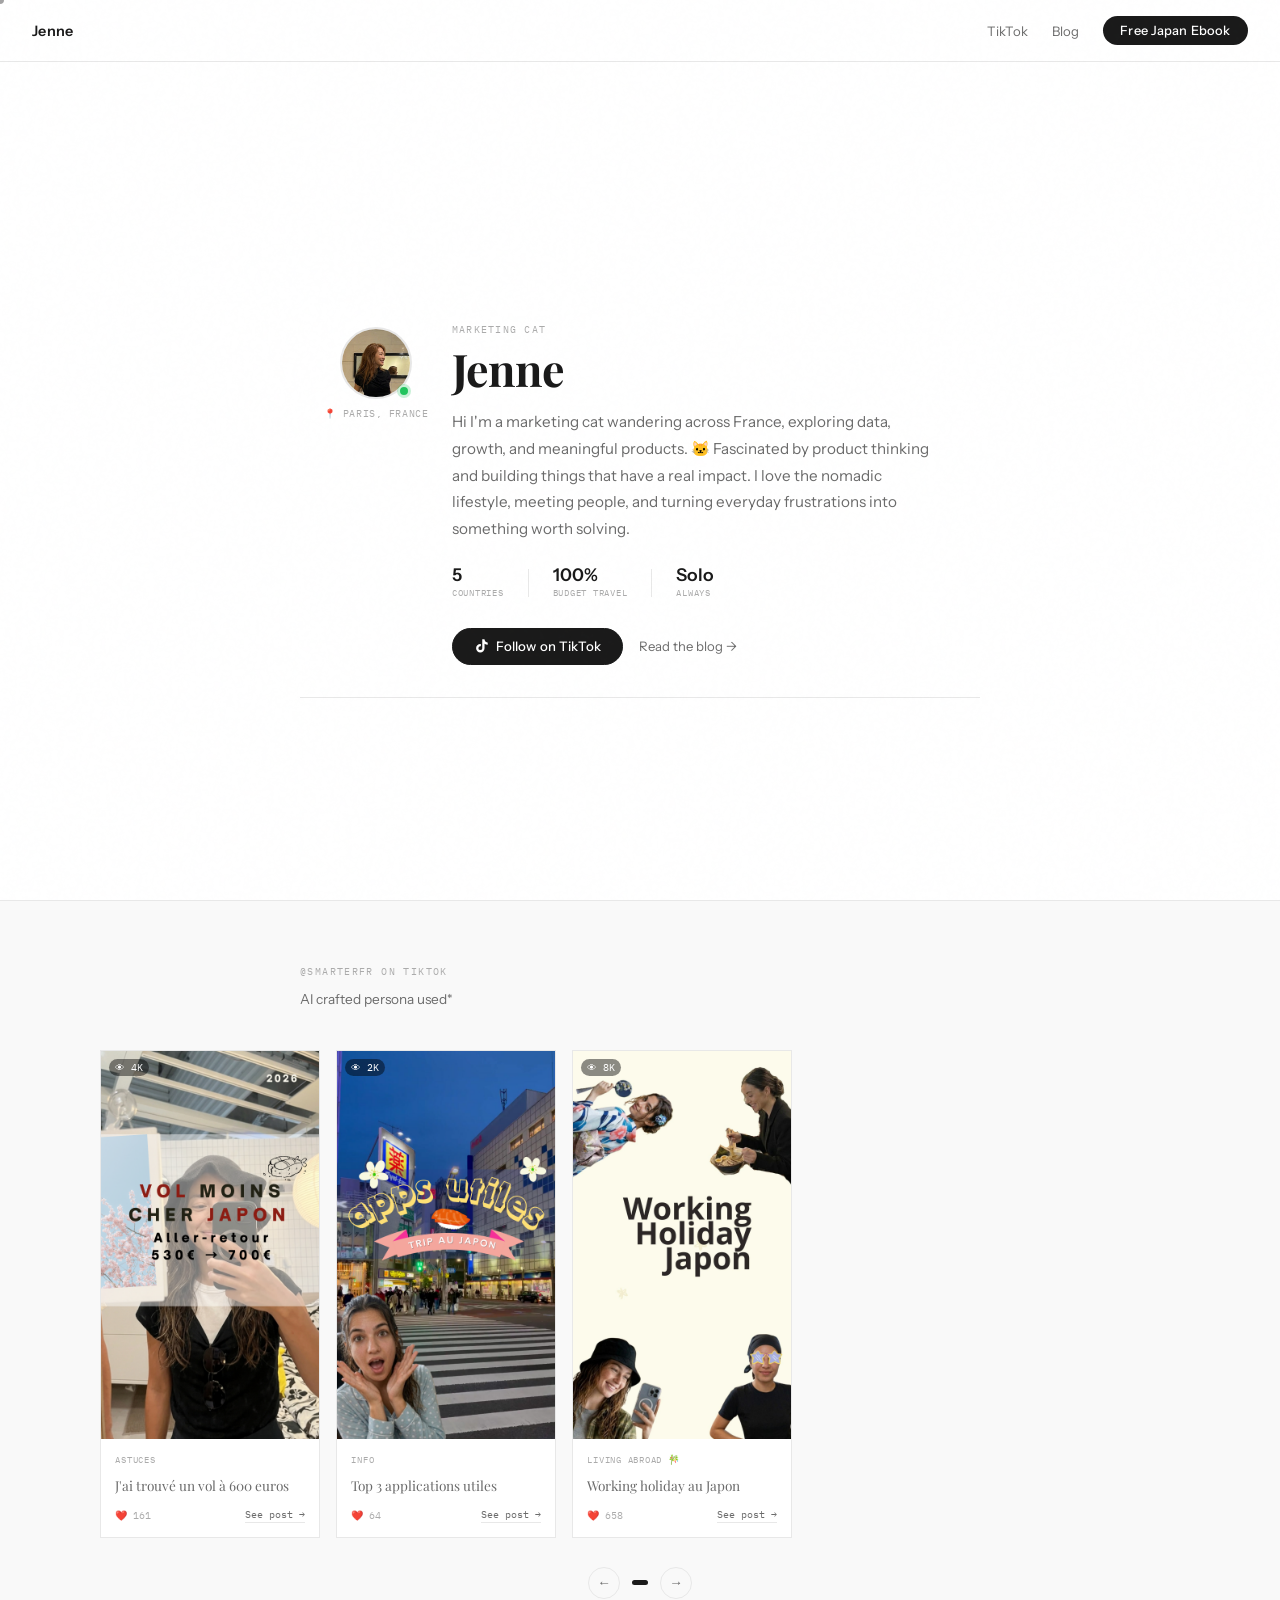
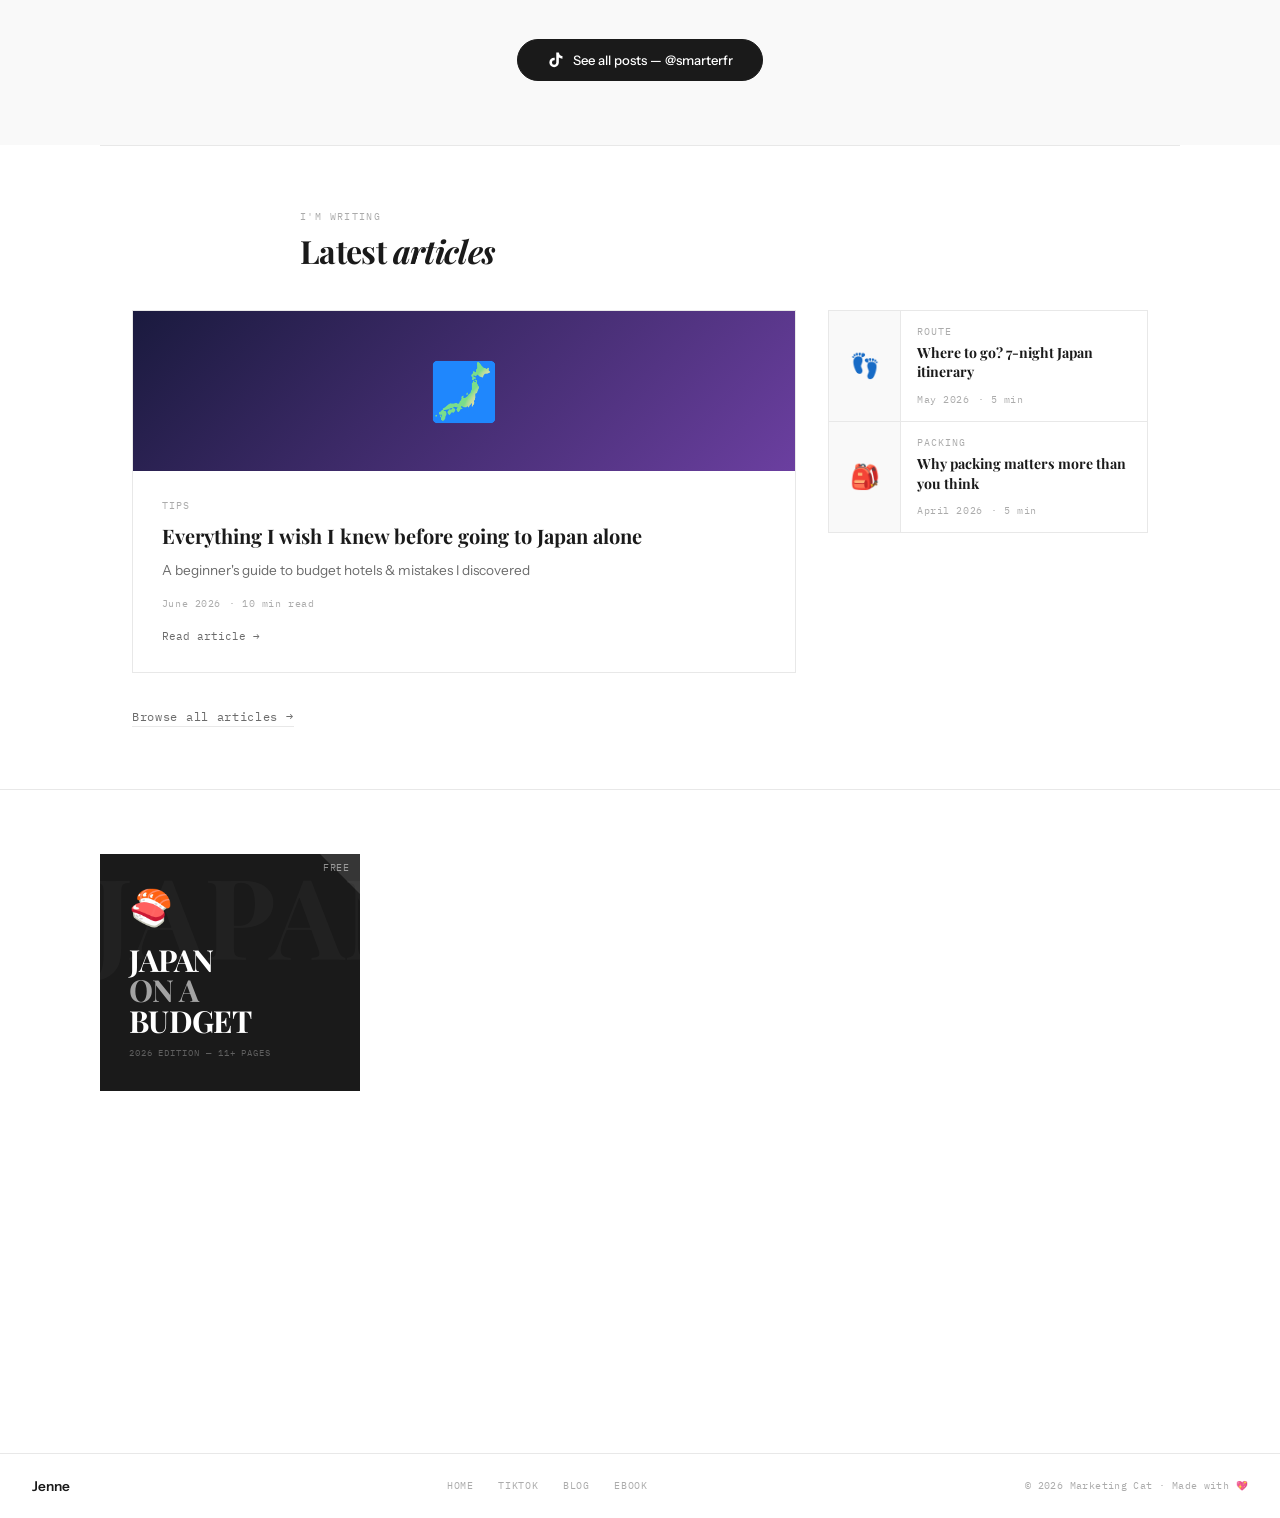
==== commit b695ad29: "Update index.html" ====
--- a/index.html
+++ b/index.html
@@ -75,7 +75,7 @@
     </div>
   </section>
 
-  <!-- TIKTOK 
+  <!-- TIKTOK -->
   <section class="tiktok-section" id="tiktok">
     <div class="section-header reveal">
       <div class="section-eyebrow">@smarterfr on TikTok</div>
@@ -145,9 +145,9 @@
       </a>
     </div>
   </section>
-  -->
-
-  <!-- BLOG 
+
+
+  <!-- BLOG -->
   <section class="blog-section" id="blog">
     <div class="blog-header reveal">
       <div class="section-eyebrow">I'm writing</div>
@@ -195,7 +195,7 @@
       <a href="blog.html" class="btn-blog-all" id="cta-blog-all">Browse all articles →</a>
     </div>
   </section>
-  -->
+  
 
   <!-- EBOOK -->
   <section class="japan-section" id="japan">
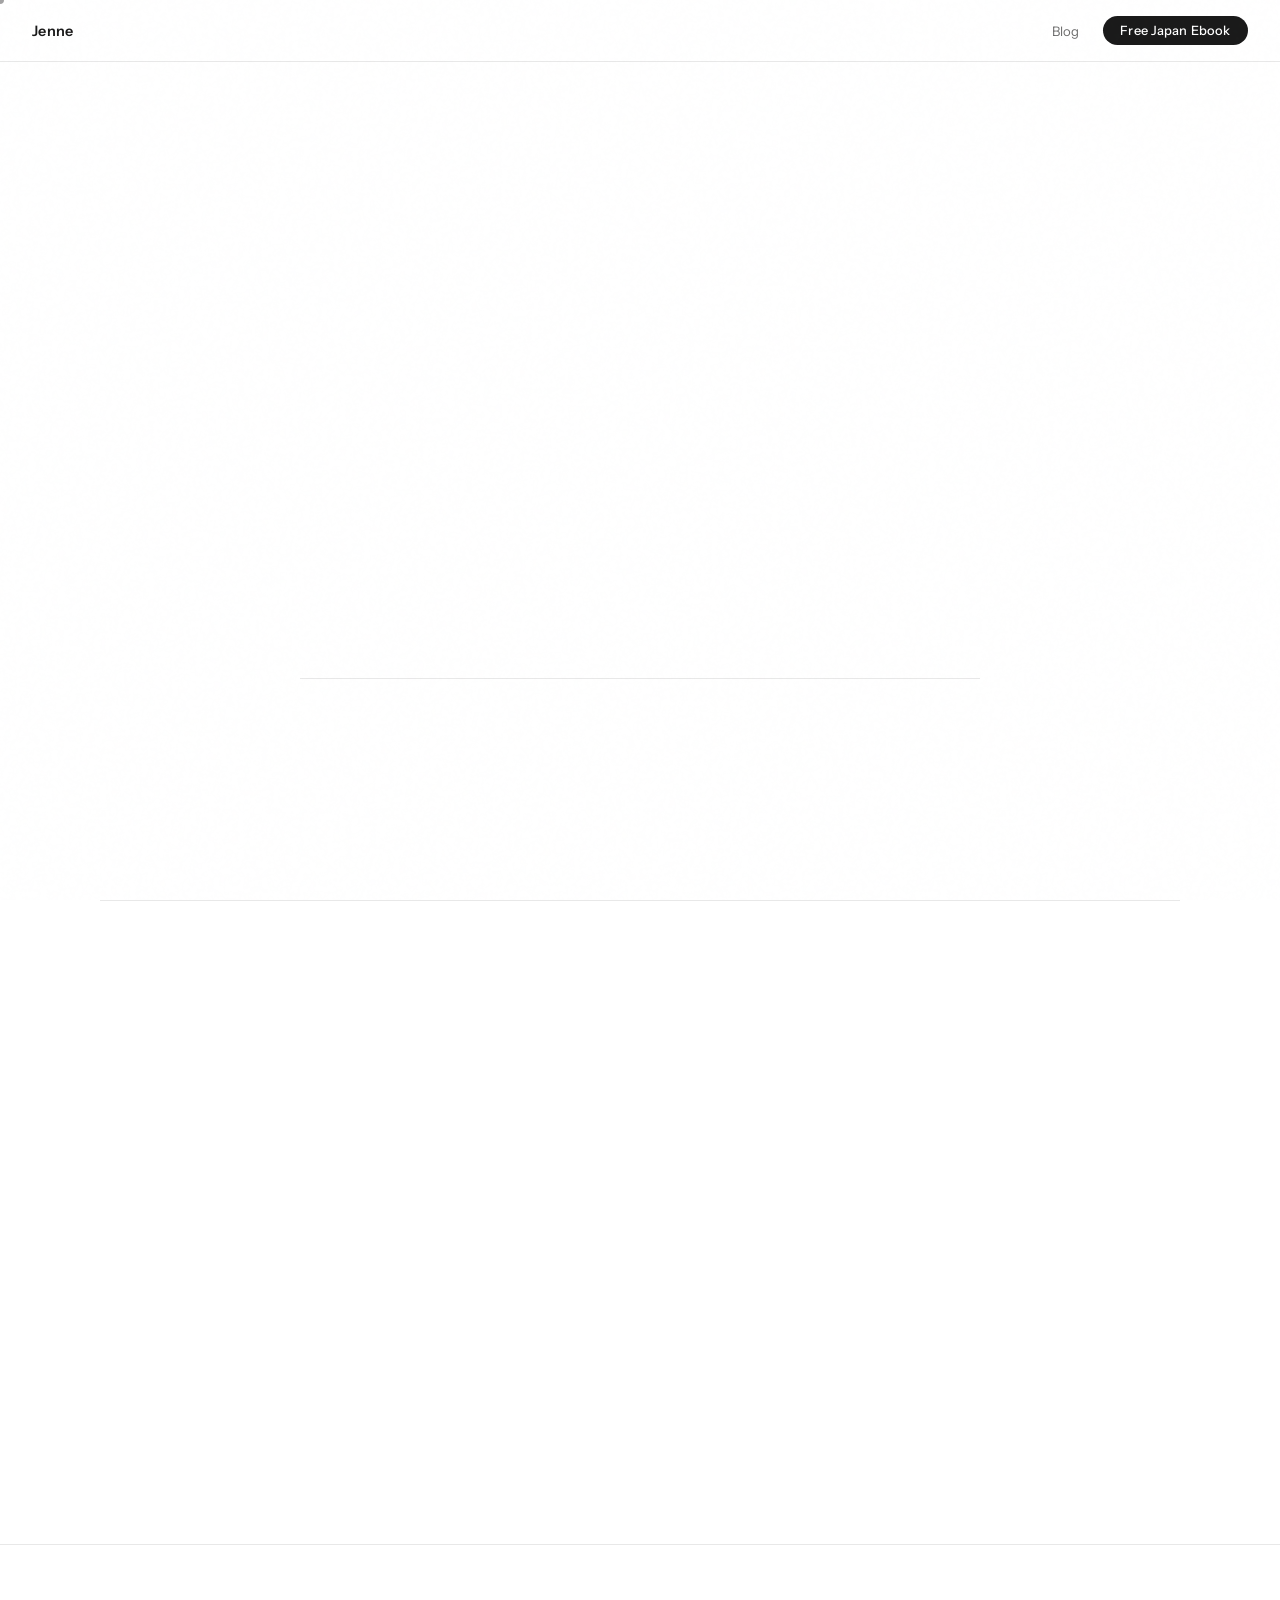
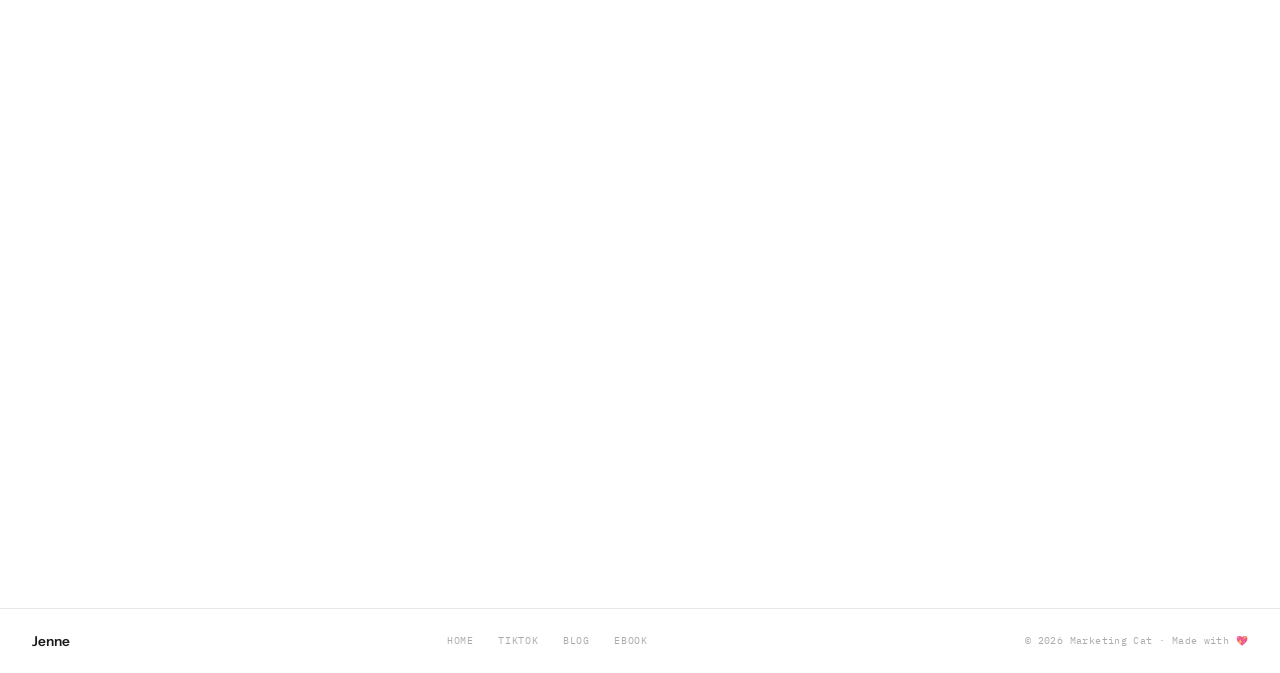
==== commit 052163e4: "Update index.html" ====
--- a/index.html
+++ b/index.html
@@ -20,7 +20,6 @@
   <nav>
     <div class="nav-logo">Jenne</div>
     <div class="nav-right">
-      <a href="#tiktok" class="btn-ghost">TikTok</a>
       <a href="blog.html" class="btn-ghost">Blog</a>
       <a href="#japan" class="nav-cta" id="cta-nav">Free Japan Ebook</a>
     </div>
@@ -63,87 +62,10 @@
             <span class="pstat-lbl">Always</span>
           </div>
         </div>
-        <div class="profile-ctas">
-          <a href="https://www.tiktok.com/@smarterfr" target="_blank" rel="noopener" class="btn-tiktok" id="cta-tiktok-profile">
-            <svg width="16" height="16" viewBox="0 0 24 24" fill="currentColor" aria-hidden="true"><path d="M19.59 6.69a4.83 4.83 0 01-3.77-4.25V2h-3.45v13.67a2.89 2.89 0 01-2.88 2.5 2.89 2.89 0 01-2.89-2.89 2.89 2.89 0 012.89-2.89c.28 0 .54.04.79.1V9.01a6.33 6.33 0 00-.79-.05 6.34 6.34 0 00-6.34 6.34 6.34 6.34 0 006.34 6.34 6.34 6.34 0 006.33-6.34V8.69a8.18 8.18 0 004.77 1.52V6.7a4.86 4.86 0 01-1-.01z"/></svg>
-            Follow on TikTok
-          </a>
-          <a href="blog.html" class="btn-ghost" id="cta-blog-profile">Read the blog →</a>
-        </div>
-      </div>
-
-    </div>
-  </section>
-
-  <!-- TIKTOK -->
-  <section class="tiktok-section" id="tiktok">
-    <div class="section-header reveal">
-      <div class="section-eyebrow">@smarterfr on TikTok</div>
-      <p class="section-sub">AI crafted persona used*</p>
-    </div>
-
-    <div class="tiktok-carousel-wrap reveal">
-      <div class="tiktok-carousel" id="ttCarousel">
-
-        <div class="tt-card">
-          <div class="tt-thumb">
-            <img src="assets/tiktok/post1.png" alt="Vol Japon à 600 euros" class="tt-img">
-            <div class="tt-overlay"><div class="tt-views">👁 4K</div></div>
-          </div>
-          <div class="tt-info">
-            <div class="tt-tag">Astuces</div>
-            <p class="tt-title">J'ai trouvé un vol à 600 euros</p>
-            <div class="tt-meta">
-              <span class="tt-likes">❤️ 161</span>
-              <a href="https://www.tiktok.com/@smarterfr/photo/7635995107799469334" target="_blank" class="tt-watch" id="cta-tt-1">See post →</a>
-            </div>
-          </div>
-        </div>
-
-        <div class="tt-card">
-          <div class="tt-thumb">
-            <img src="assets/tiktok/post2.png" alt="Top 3 applications utiles" class="tt-img">
-            <div class="tt-overlay"><div class="tt-views">👁 2K</div></div>
-          </div>
-          <div class="tt-info">
-            <div class="tt-tag">Info</div>
-            <p class="tt-title">Top 3 applications utiles</p>
-            <div class="tt-meta">
-              <span class="tt-likes">❤️ 64</span>
-              <a href="https://www.tiktok.com/@smarterfr/photo/7636760980482985238" target="_blank" class="tt-watch" id="cta-tt-2">See post →</a>
-            </div>
-          </div>
-        </div>
-
-        <div class="tt-card">
-          <div class="tt-thumb">
-            <img src="assets/tiktok/post3.png" alt="Working Holiday au Japon" class="tt-img">
-            <div class="tt-overlay"><div class="tt-views">👁 8K</div></div>
-          </div>
-          <div class="tt-info">
-            <div class="tt-tag">Living abroad 🎋</div>
-            <p class="tt-title">Working holiday au Japon</p>
-            <div class="tt-meta">
-              <span class="tt-likes">❤️ 658</span>
-              <a href="https://www.tiktok.com/@smarterfr/photo/7627416058088983830" target="_blank" class="tt-watch" id="cta-tt-3">See post →</a>
-            </div>
-          </div>
-        </div>
-
-      </div>
-      <div class="carousel-nav">
-        <button class="carousel-btn" id="ttPrev" aria-label="Previous">←</button>
-        <div class="carousel-dots" id="ttDots"></div>
-        <button class="carousel-btn" id="ttNext" aria-label="Next">→</button>
-      </div>
-    </div>
-
-    <div class="tiktok-cta-big reveal">
-      <a href="https://www.tiktok.com/@smarterfr" target="_blank" rel="noopener" class="btn-tiktok-big" id="cta-tiktok-section">
-        <svg width="18" height="18" viewBox="0 0 24 24" fill="currentColor" aria-hidden="true"><path d="M19.59 6.69a4.83 4.83 0 01-3.77-4.25V2h-3.45v13.67a2.89 2.89 0 01-2.88 2.5 2.89 2.89 0 01-2.89-2.89 2.89 2.89 0 012.89-2.89c.28 0 .54.04.79.1V9.01a6.33 6.33 0 00-.79-.05 6.34 6.34 0 00-6.34 6.34 6.34 6.34 0 006.34 6.34 6.34 6.34 0 006.33-6.34V8.69a8.18 8.18 0 004.77 1.52V6.7a4.86 4.86 0 01-1-.01z"/></svg>
-        See all posts — @smarterfr
-      </a>
-    </div>
+      </div>
+
+    </div>
+  </section>
   </section>
 
 
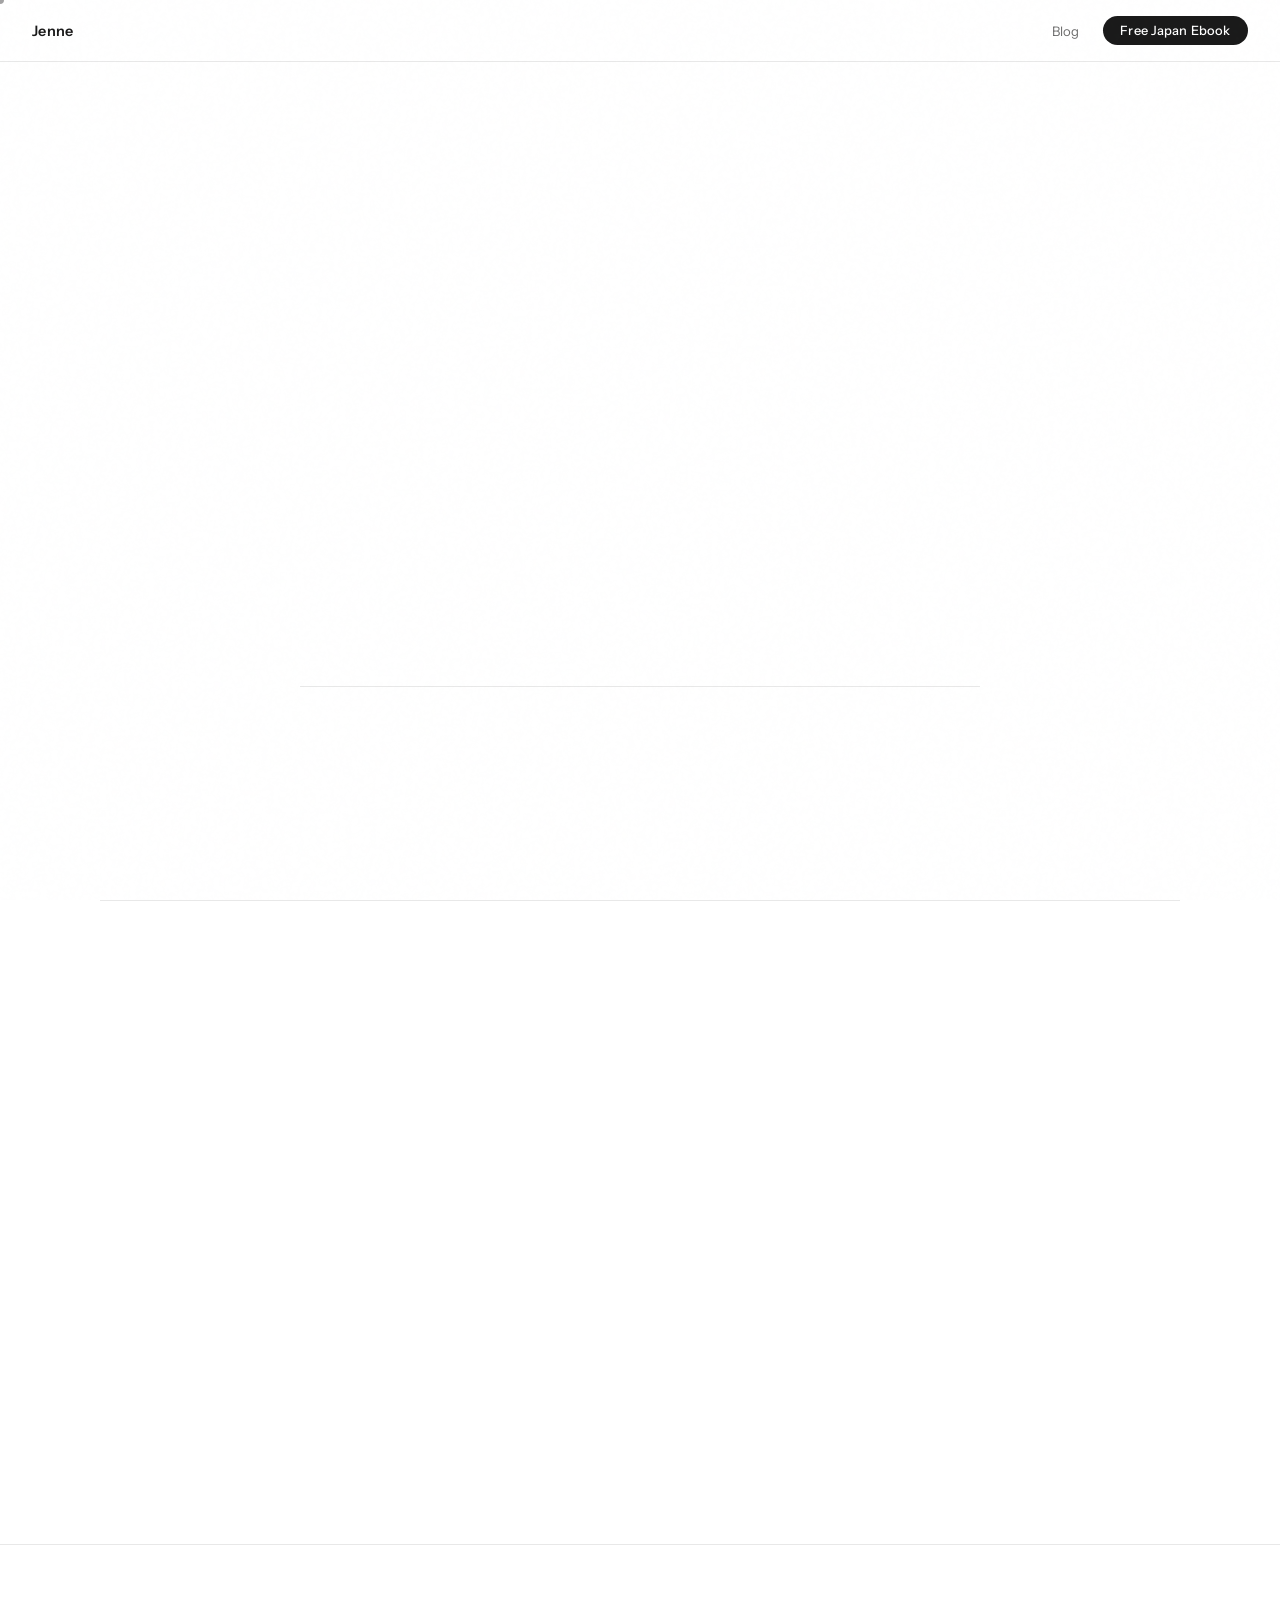
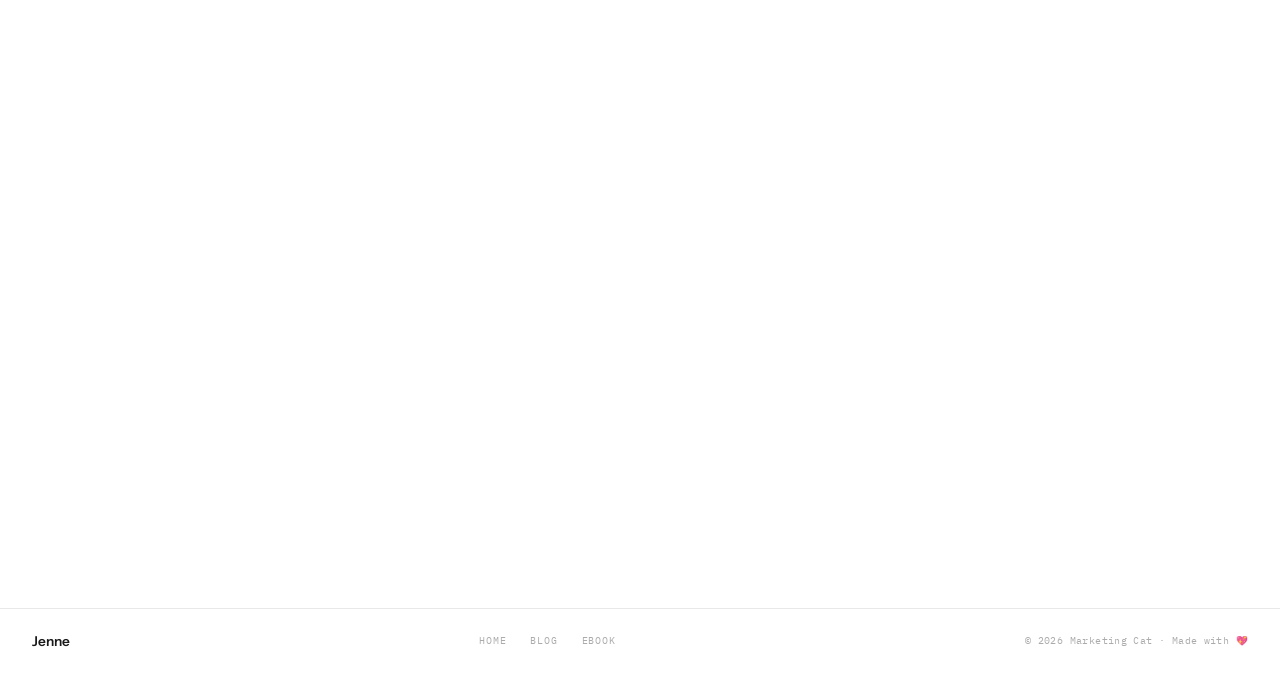
==== commit 86f07a0a: "Update index.html" ====
--- a/index.html
+++ b/index.html
@@ -62,13 +62,16 @@
             <span class="pstat-lbl">Always</span>
           </div>
         </div>
+        <div class="profile-ctas">
+          <a href="blog.html" class="btn-ghost" id="cta-blog-profile">Read the blog →</a>
+        </div>
       </div>
 
     </div>
   </section>
-  </section>
-
-
+
+  <!-- TIKTOK -->
+ 
   <!-- BLOG -->
   <section class="blog-section" id="blog">
     <div class="blog-header reveal">
@@ -167,7 +170,7 @@
           <a href="Japan trip 7 nights on a budget.pdf" download class="btn-download-pdf" id="cta-download-pdf">
             ⬇️ Download — Japan on a Budget.pdf
           </a>
-          <p class="form-note" style="margin-top:0.8rem">Any issue? DM on tiktok</p>
+         
         </div>
       </div>
 
@@ -179,7 +182,6 @@
     <div class="footer-brand">Jenne</div>
     <div class="footer-links">
       <a href="#home">Home</a>
-      <a href="#tiktok">TikTok</a>
       <a href="blog.html">Blog</a>
       <a href="#japan">Ebook</a>
     </div>
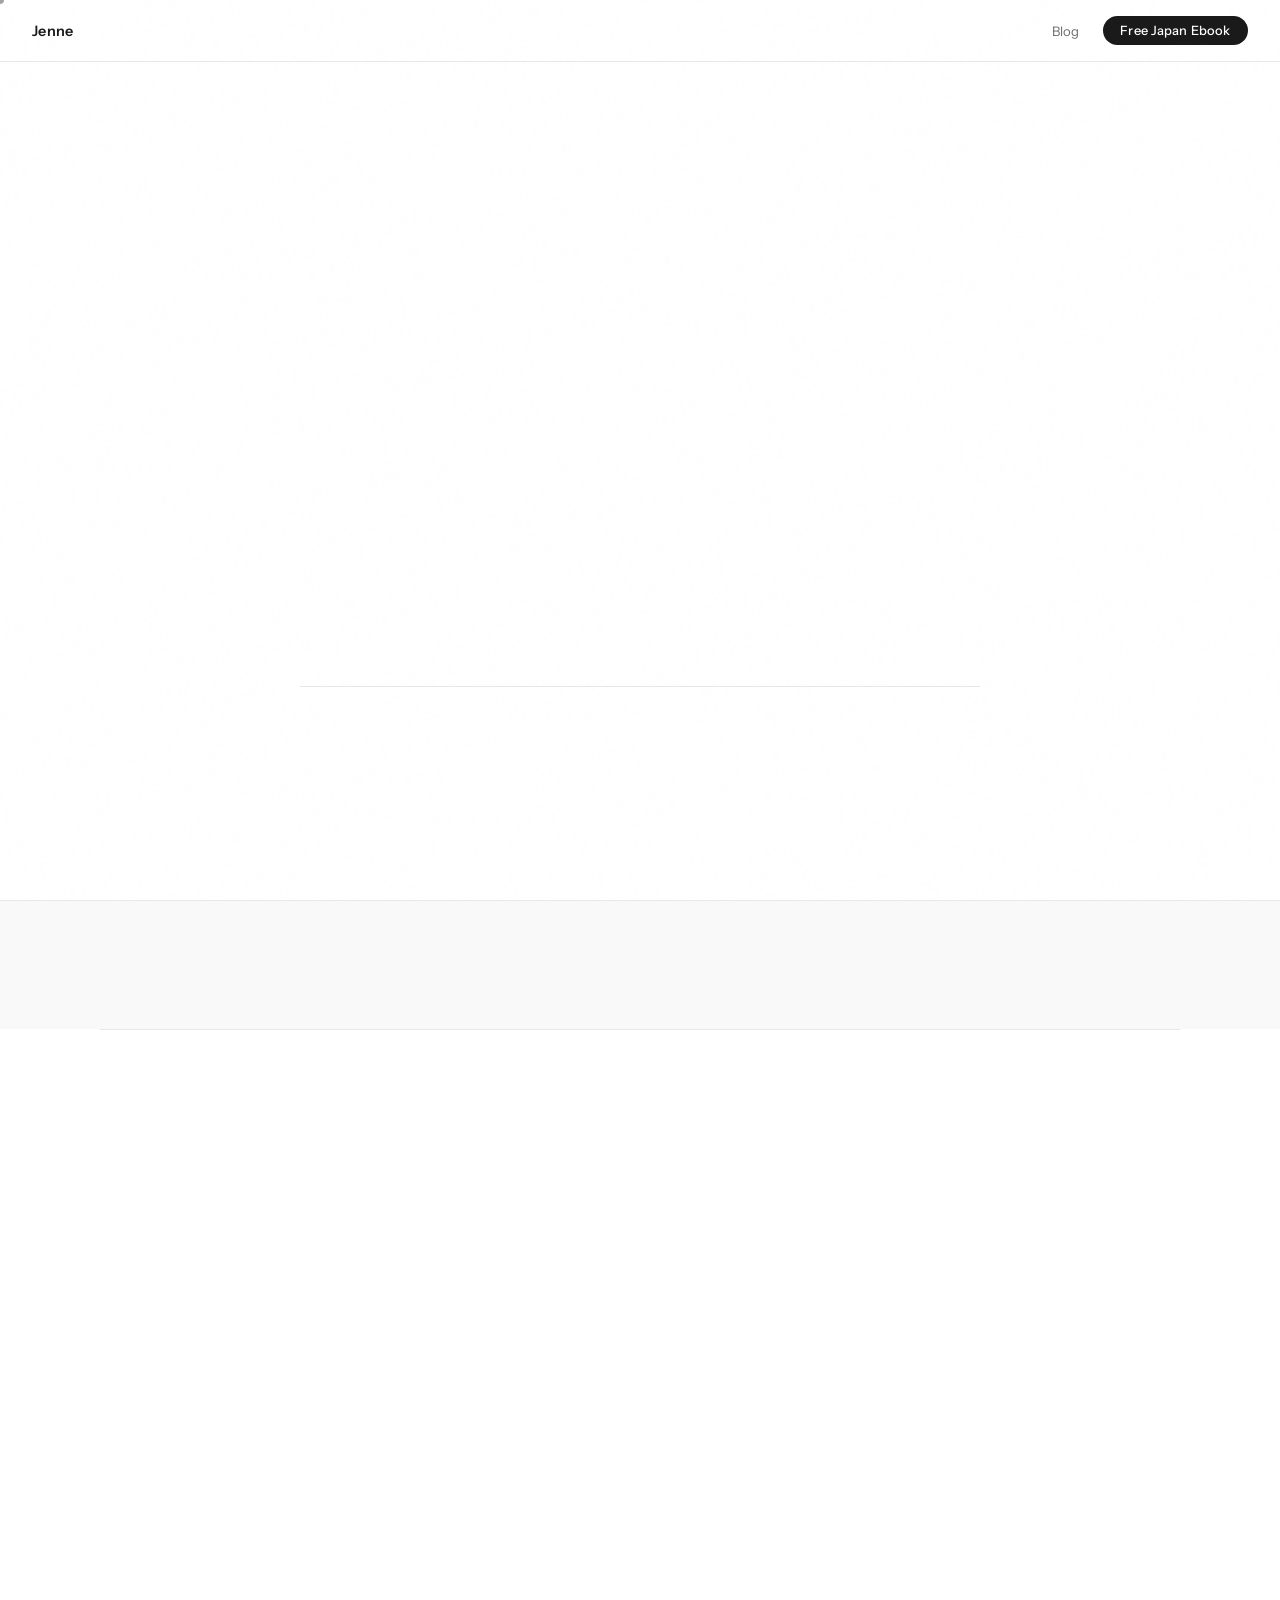
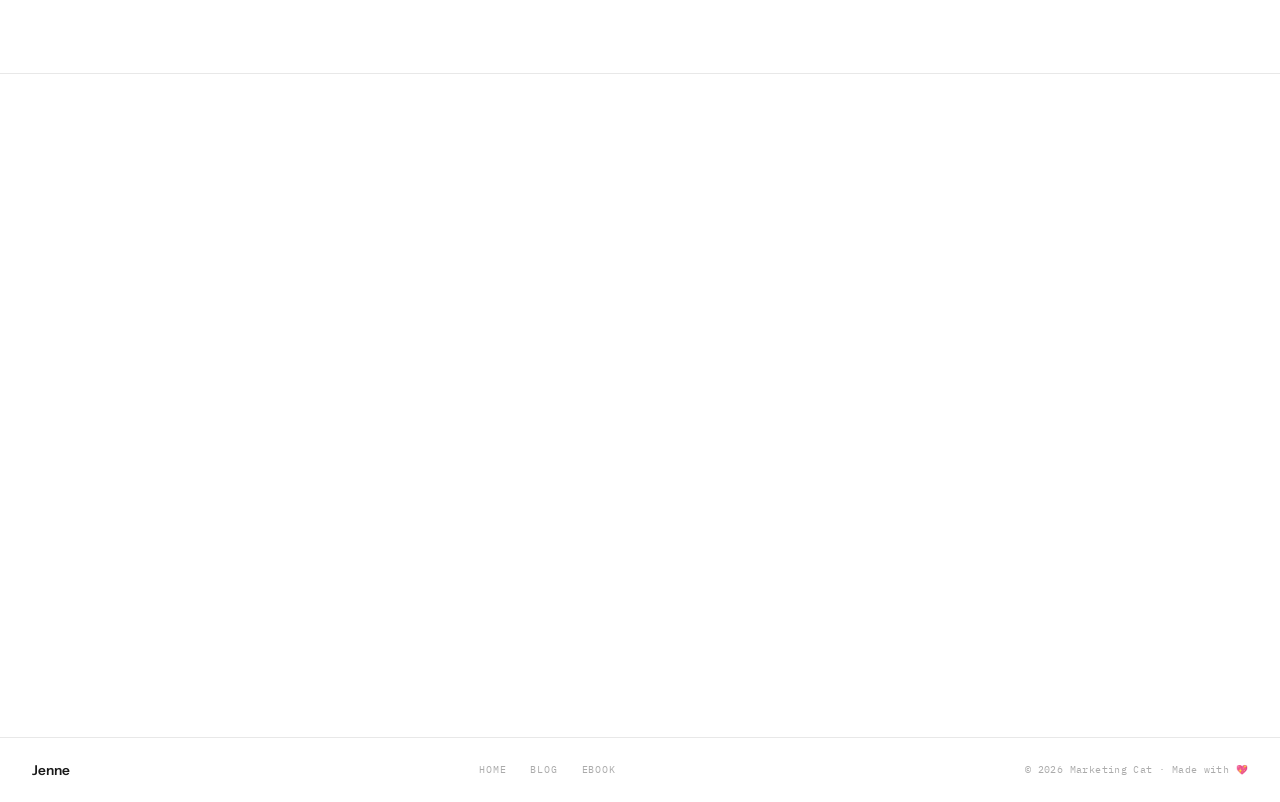
==== commit 43ab3ec4: "Update index.html" ====
--- a/index.html
+++ b/index.html
@@ -20,6 +20,7 @@
   <nav>
     <div class="nav-logo">Jenne</div>
     <div class="nav-right">
+
       <a href="blog.html" class="btn-ghost">Blog</a>
       <a href="#japan" class="nav-cta" id="cta-nav">Free Japan Ebook</a>
     </div>
@@ -63,6 +64,7 @@
           </div>
         </div>
         <div class="profile-ctas">
+         
           <a href="blog.html" class="btn-ghost" id="cta-blog-profile">Read the blog →</a>
         </div>
       </div>
@@ -71,7 +73,11 @@
   </section>
 
   <!-- TIKTOK -->
- 
+  <section class="tiktok-section" id="tiktok">
+   
+  </section>
+
+
   <!-- BLOG -->
   <section class="blog-section" id="blog">
     <div class="blog-header reveal">
@@ -170,7 +176,7 @@
           <a href="Japan trip 7 nights on a budget.pdf" download class="btn-download-pdf" id="cta-download-pdf">
             ⬇️ Download — Japan on a Budget.pdf
           </a>
-         
+          
         </div>
       </div>
 
@@ -182,6 +188,7 @@
     <div class="footer-brand">Jenne</div>
     <div class="footer-links">
       <a href="#home">Home</a>
+     
       <a href="blog.html">Blog</a>
       <a href="#japan">Ebook</a>
     </div>
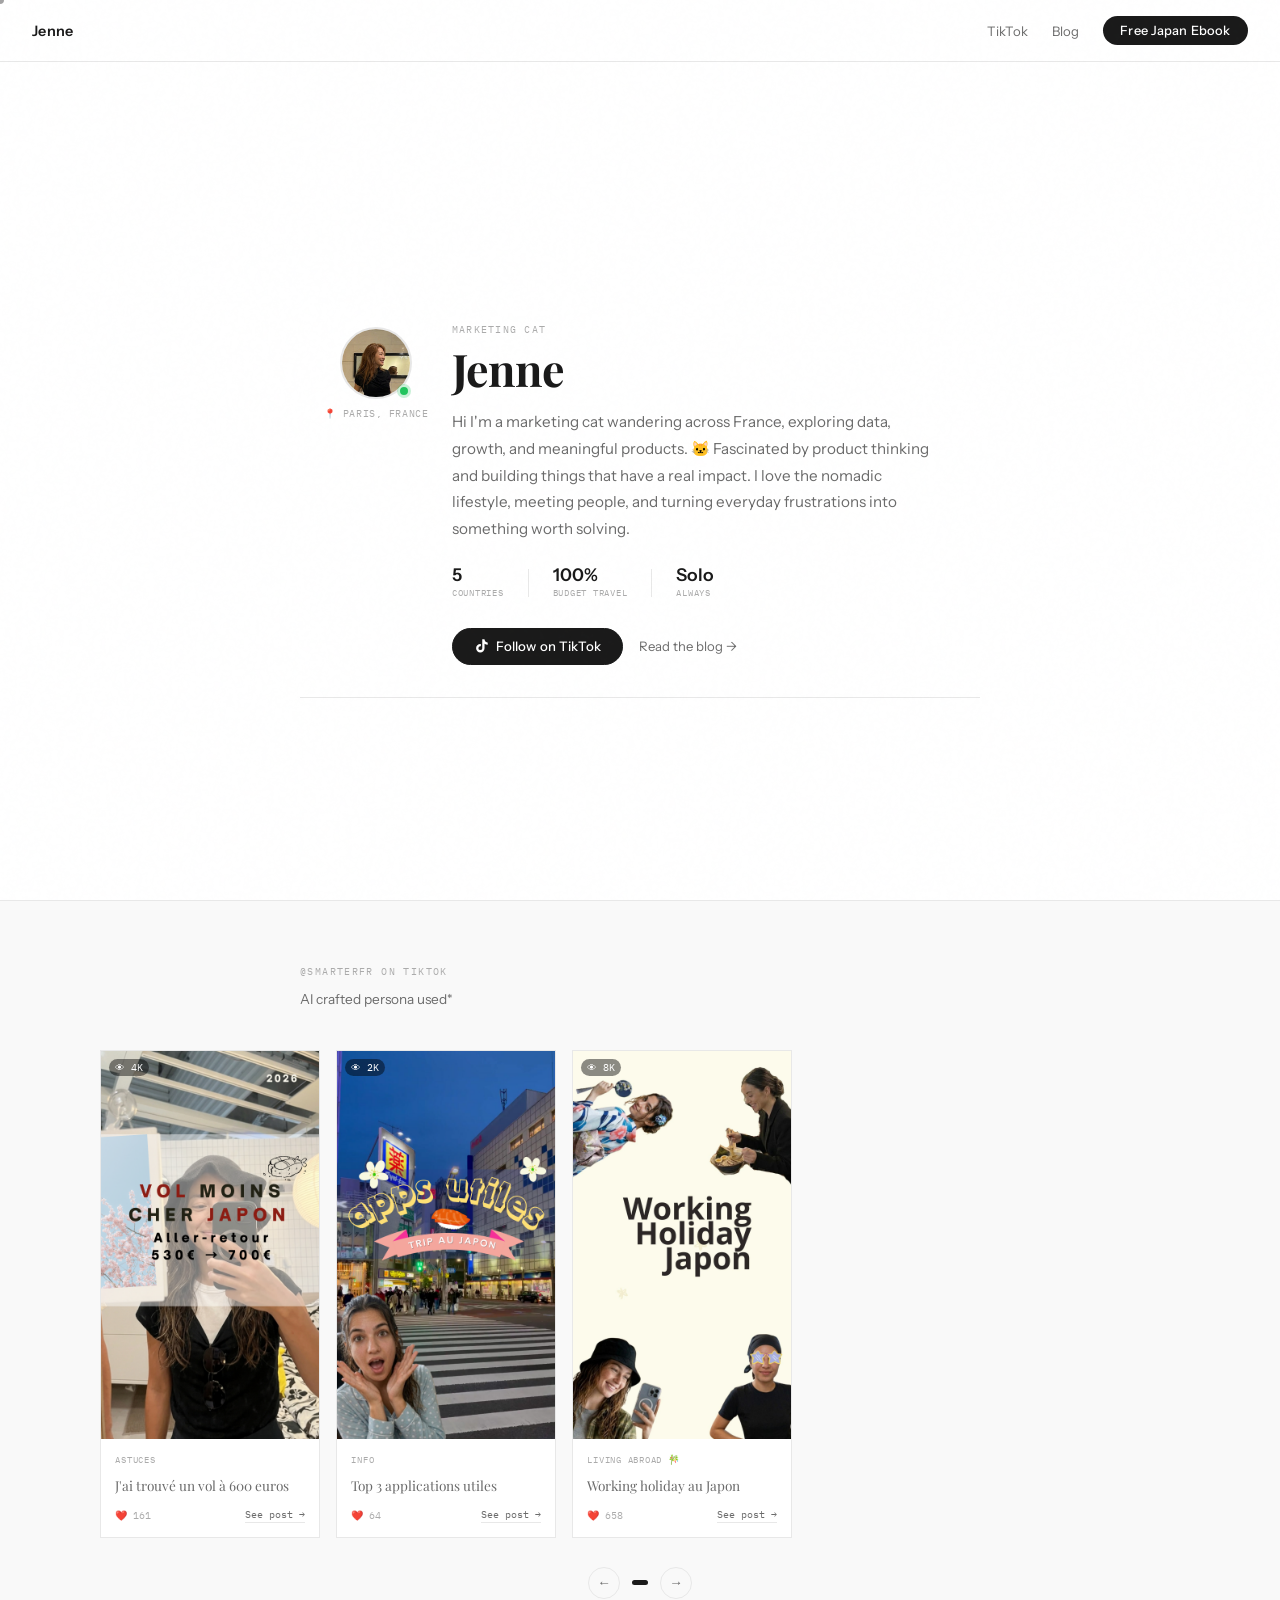
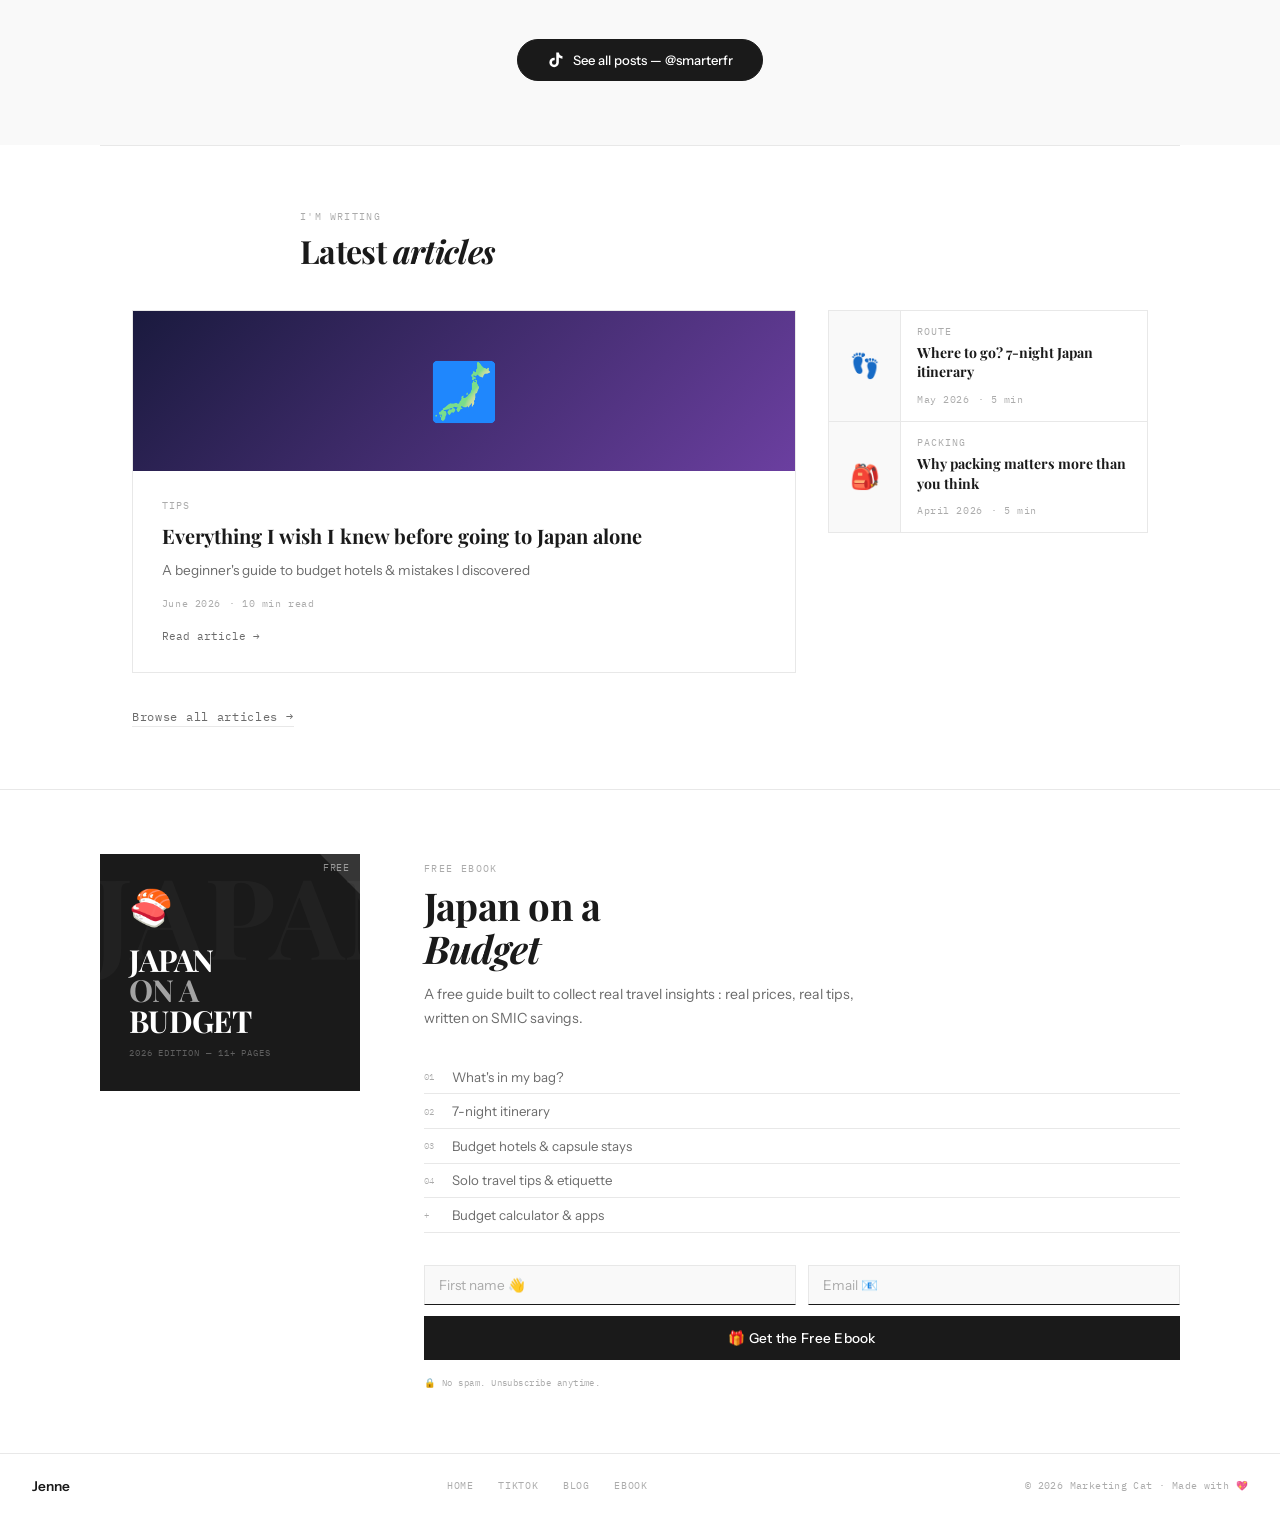
==== commit 6daaec2a: "Update index.html" ====
--- a/index.html
+++ b/index.html
@@ -20,7 +20,7 @@
   <nav>
     <div class="nav-logo">Jenne</div>
     <div class="nav-right">
-
+      <a href="#tiktok" class="btn-ghost">TikTok</a>
       <a href="blog.html" class="btn-ghost">Blog</a>
       <a href="#japan" class="nav-cta" id="cta-nav">Free Japan Ebook</a>
     </div>
@@ -64,7 +64,10 @@
           </div>
         </div>
         <div class="profile-ctas">
-         
+          <a href="https://www.tiktok.com/@smarterfr" target="_blank" rel="noopener" class="btn-tiktok" id="cta-tiktok-profile">
+            <svg width="16" height="16" viewBox="0 0 24 24" fill="currentColor" aria-hidden="true"><path d="M19.59 6.69a4.83 4.83 0 01-3.77-4.25V2h-3.45v13.67a2.89 2.89 0 01-2.88 2.5 2.89 2.89 0 01-2.89-2.89 2.89 2.89 0 012.89-2.89c.28 0 .54.04.79.1V9.01a6.33 6.33 0 00-.79-.05 6.34 6.34 0 00-6.34 6.34 6.34 6.34 0 006.34 6.34 6.34 6.34 0 006.33-6.34V8.69a8.18 8.18 0 004.77 1.52V6.7a4.86 4.86 0 01-1-.01z"/></svg>
+            Follow on TikTok
+          </a>
           <a href="blog.html" class="btn-ghost" id="cta-blog-profile">Read the blog →</a>
         </div>
       </div>
@@ -74,7 +77,73 @@
 
   <!-- TIKTOK -->
   <section class="tiktok-section" id="tiktok">
-   
+    <div class="section-header reveal">
+      <div class="section-eyebrow">@smarterfr on TikTok</div>
+      <p class="section-sub">AI crafted persona used*</p>
+    </div>
+
+    <div class="tiktok-carousel-wrap reveal">
+      <div class="tiktok-carousel" id="ttCarousel">
+
+        <div class="tt-card">
+          <div class="tt-thumb">
+            <img src="assets/tiktok/post1.png" alt="Vol Japon à 600 euros" class="tt-img">
+            <div class="tt-overlay"><div class="tt-views">👁 4K</div></div>
+          </div>
+          <div class="tt-info">
+            <div class="tt-tag">Astuces</div>
+            <p class="tt-title">J'ai trouvé un vol à 600 euros</p>
+            <div class="tt-meta">
+              <span class="tt-likes">❤️ 161</span>
+              <a href="https://www.tiktok.com/@smarterfr/photo/7635995107799469334" target="_blank" class="tt-watch" id="cta-tt-1">See post →</a>
+            </div>
+          </div>
+        </div>
+
+        <div class="tt-card">
+          <div class="tt-thumb">
+            <img src="assets/tiktok/post2.png" alt="Top 3 applications utiles" class="tt-img">
+            <div class="tt-overlay"><div class="tt-views">👁 2K</div></div>
+          </div>
+          <div class="tt-info">
+            <div class="tt-tag">Info</div>
+            <p class="tt-title">Top 3 applications utiles</p>
+            <div class="tt-meta">
+              <span class="tt-likes">❤️ 64</span>
+              <a href="https://www.tiktok.com/@smarterfr/photo/7636760980482985238" target="_blank" class="tt-watch" id="cta-tt-2">See post →</a>
+            </div>
+          </div>
+        </div>
+
+        <div class="tt-card">
+          <div class="tt-thumb">
+            <img src="assets/tiktok/post3.png" alt="Working Holiday au Japon" class="tt-img">
+            <div class="tt-overlay"><div class="tt-views">👁 8K</div></div>
+          </div>
+          <div class="tt-info">
+            <div class="tt-tag">Living abroad 🎋</div>
+            <p class="tt-title">Working holiday au Japon</p>
+            <div class="tt-meta">
+              <span class="tt-likes">❤️ 658</span>
+              <a href="https://www.tiktok.com/@smarterfr/photo/7627416058088983830" target="_blank" class="tt-watch" id="cta-tt-3">See post →</a>
+            </div>
+          </div>
+        </div>
+
+      </div>
+      <div class="carousel-nav">
+        <button class="carousel-btn" id="ttPrev" aria-label="Previous">←</button>
+        <div class="carousel-dots" id="ttDots"></div>
+        <button class="carousel-btn" id="ttNext" aria-label="Next">→</button>
+      </div>
+    </div>
+
+    <div class="tiktok-cta-big reveal">
+      <a href="https://www.tiktok.com/@smarterfr" target="_blank" rel="noopener" class="btn-tiktok-big" id="cta-tiktok-section">
+        <svg width="18" height="18" viewBox="0 0 24 24" fill="currentColor" aria-hidden="true"><path d="M19.59 6.69a4.83 4.83 0 01-3.77-4.25V2h-3.45v13.67a2.89 2.89 0 01-2.88 2.5 2.89 2.89 0 01-2.89-2.89 2.89 2.89 0 012.89-2.89c.28 0 .54.04.79.1V9.01a6.33 6.33 0 00-.79-.05 6.34 6.34 0 00-6.34 6.34 6.34 6.34 0 006.34 6.34 6.34 6.34 0 006.33-6.34V8.69a8.18 8.18 0 004.77 1.52V6.7a4.86 4.86 0 01-1-.01z"/></svg>
+        See all posts — @smarterfr
+      </a>
+    </div>
   </section>
 
 
@@ -176,7 +245,7 @@
           <a href="Japan trip 7 nights on a budget.pdf" download class="btn-download-pdf" id="cta-download-pdf">
             ⬇️ Download — Japan on a Budget.pdf
           </a>
-          
+          <p class="form-note" style="margin-top:0.8rem">Any issue? DM on tiktok</p>
         </div>
       </div>
 
@@ -188,7 +257,7 @@
     <div class="footer-brand">Jenne</div>
     <div class="footer-links">
       <a href="#home">Home</a>
-     
+      <a href="#tiktok">TikTok</a>
       <a href="blog.html">Blog</a>
       <a href="#japan">Ebook</a>
     </div>
